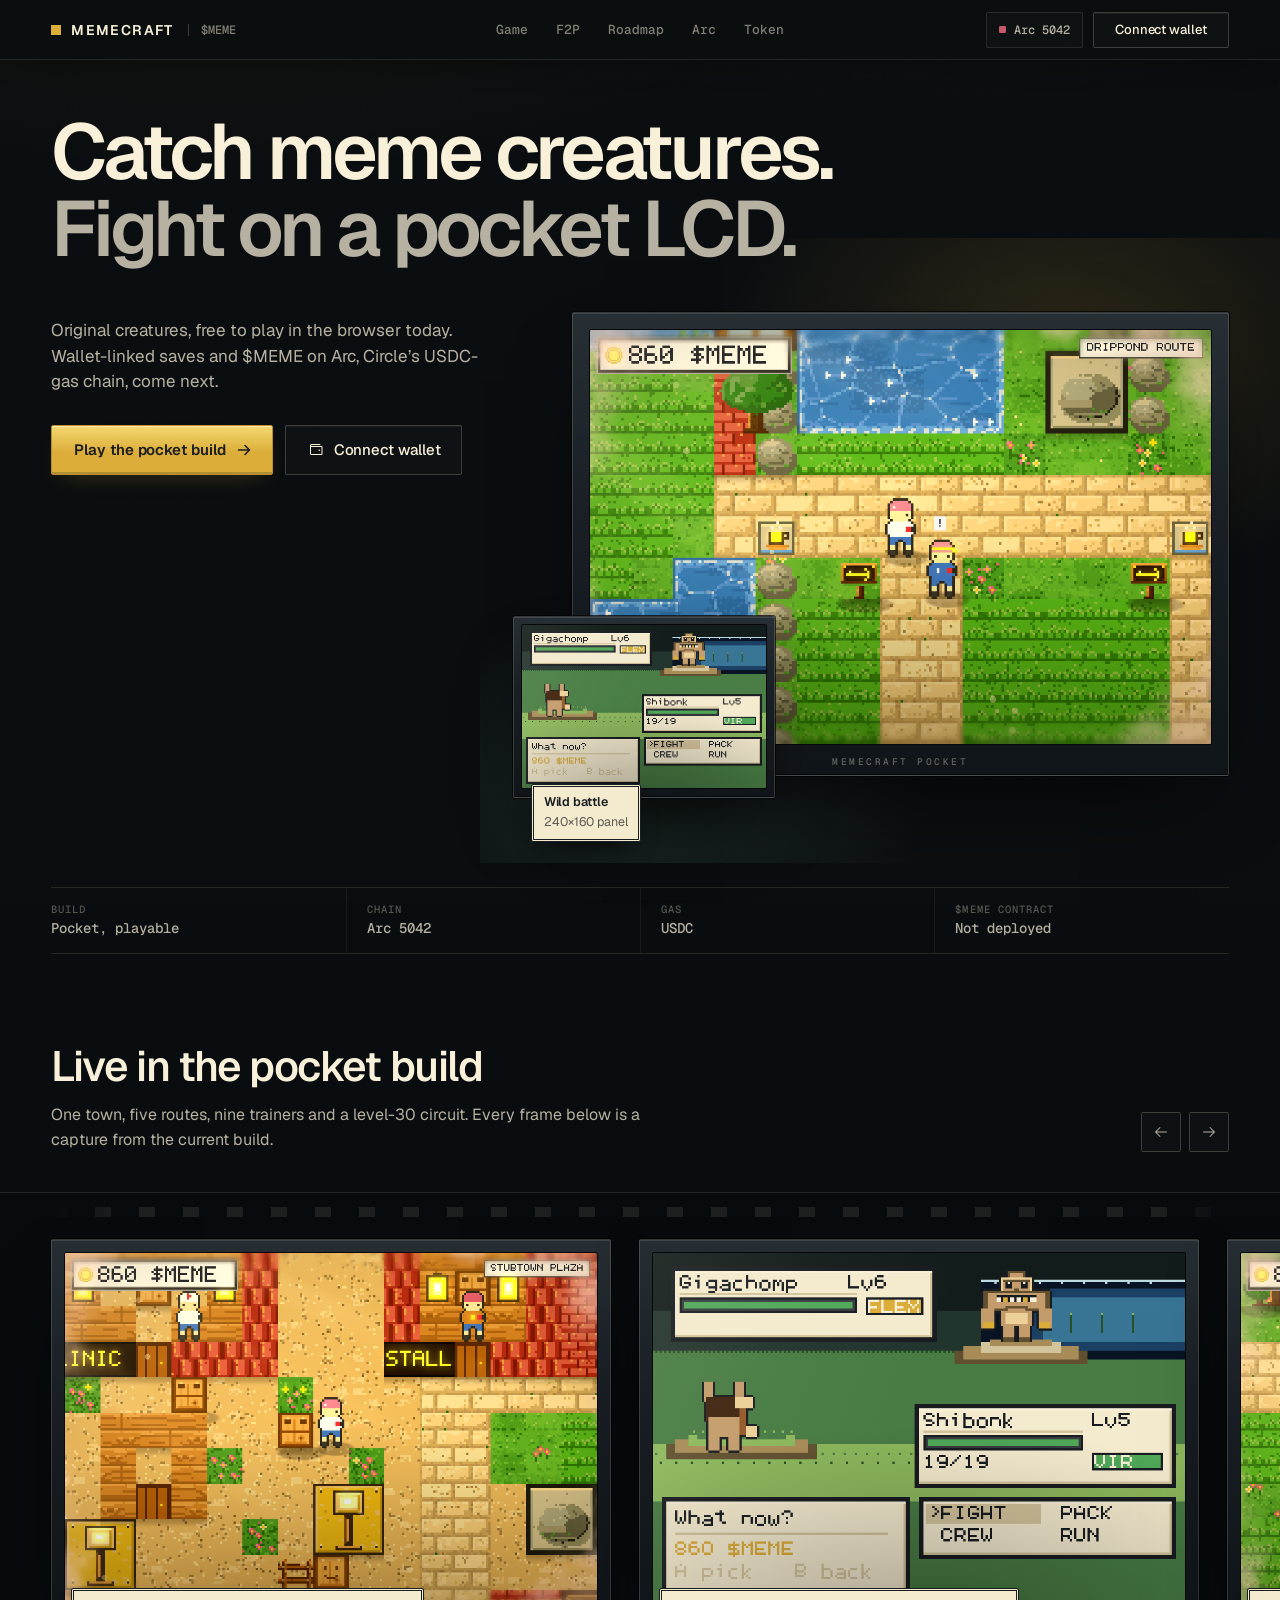
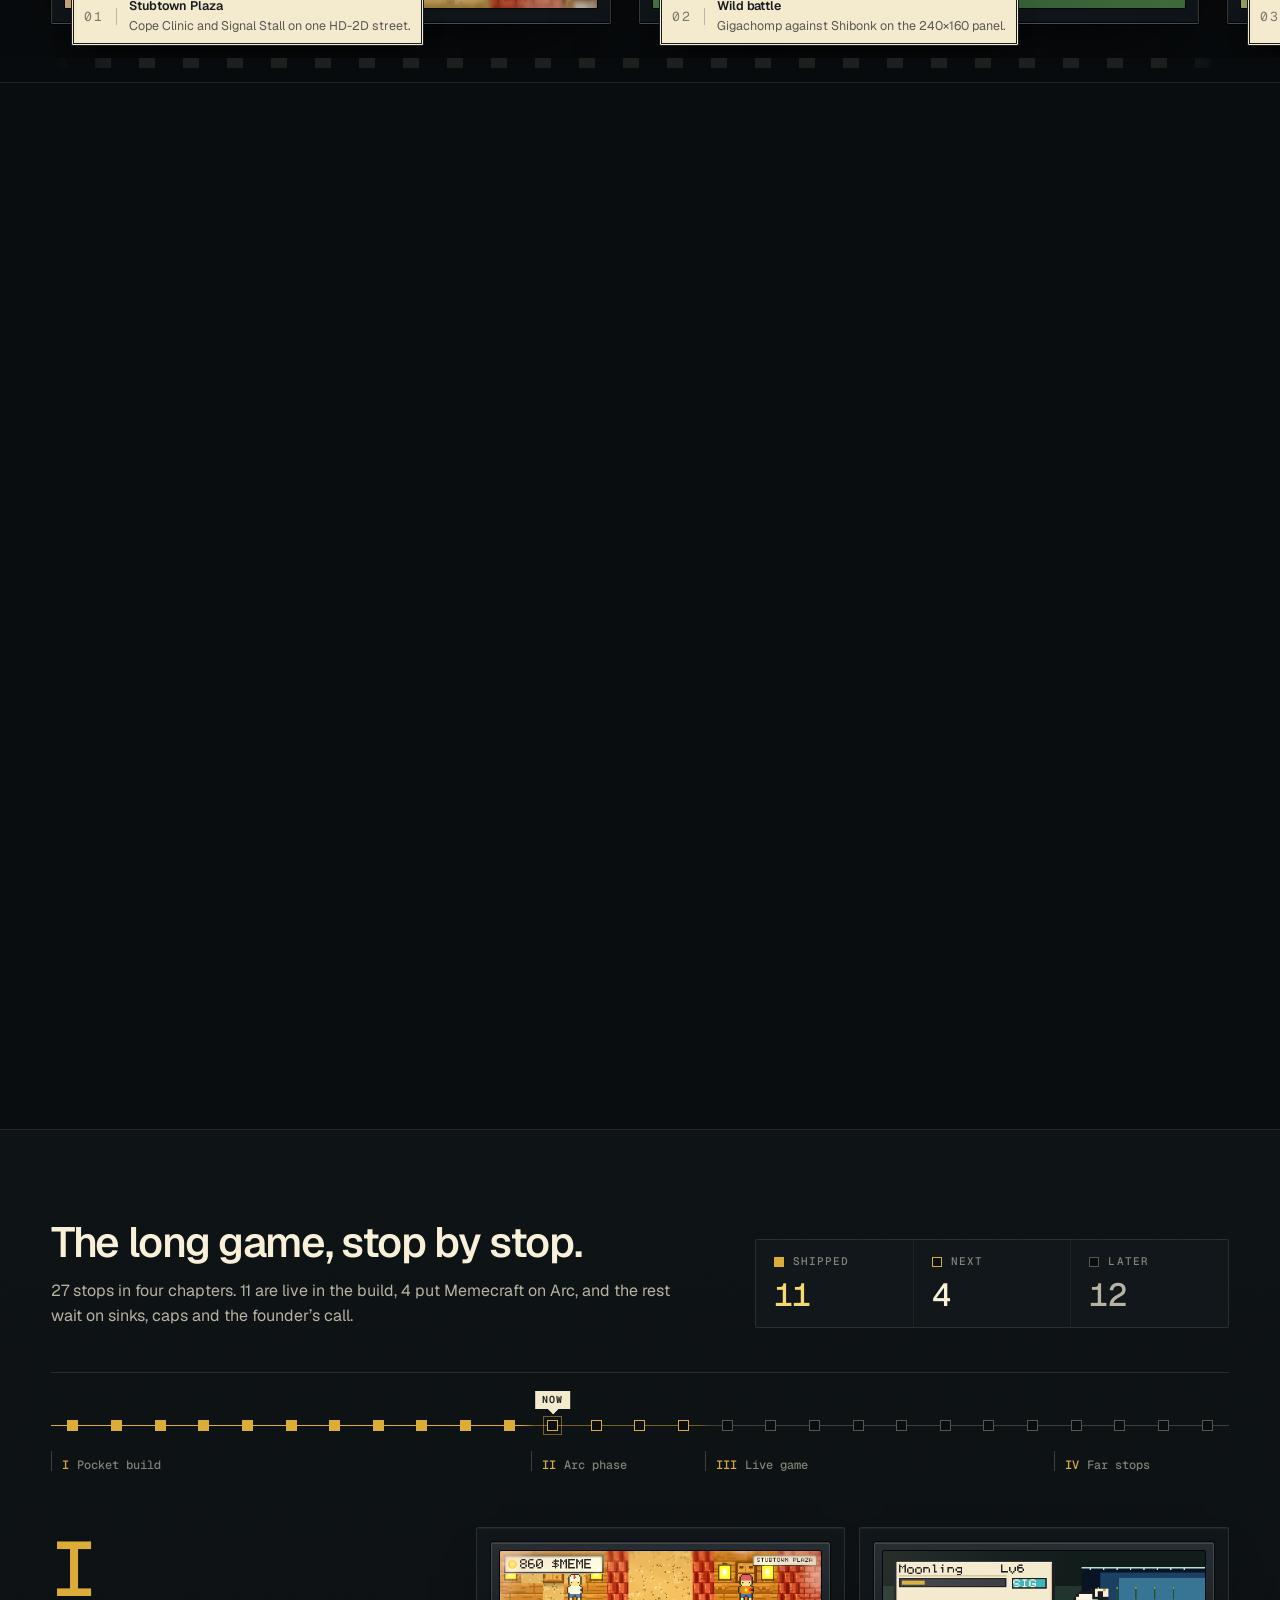
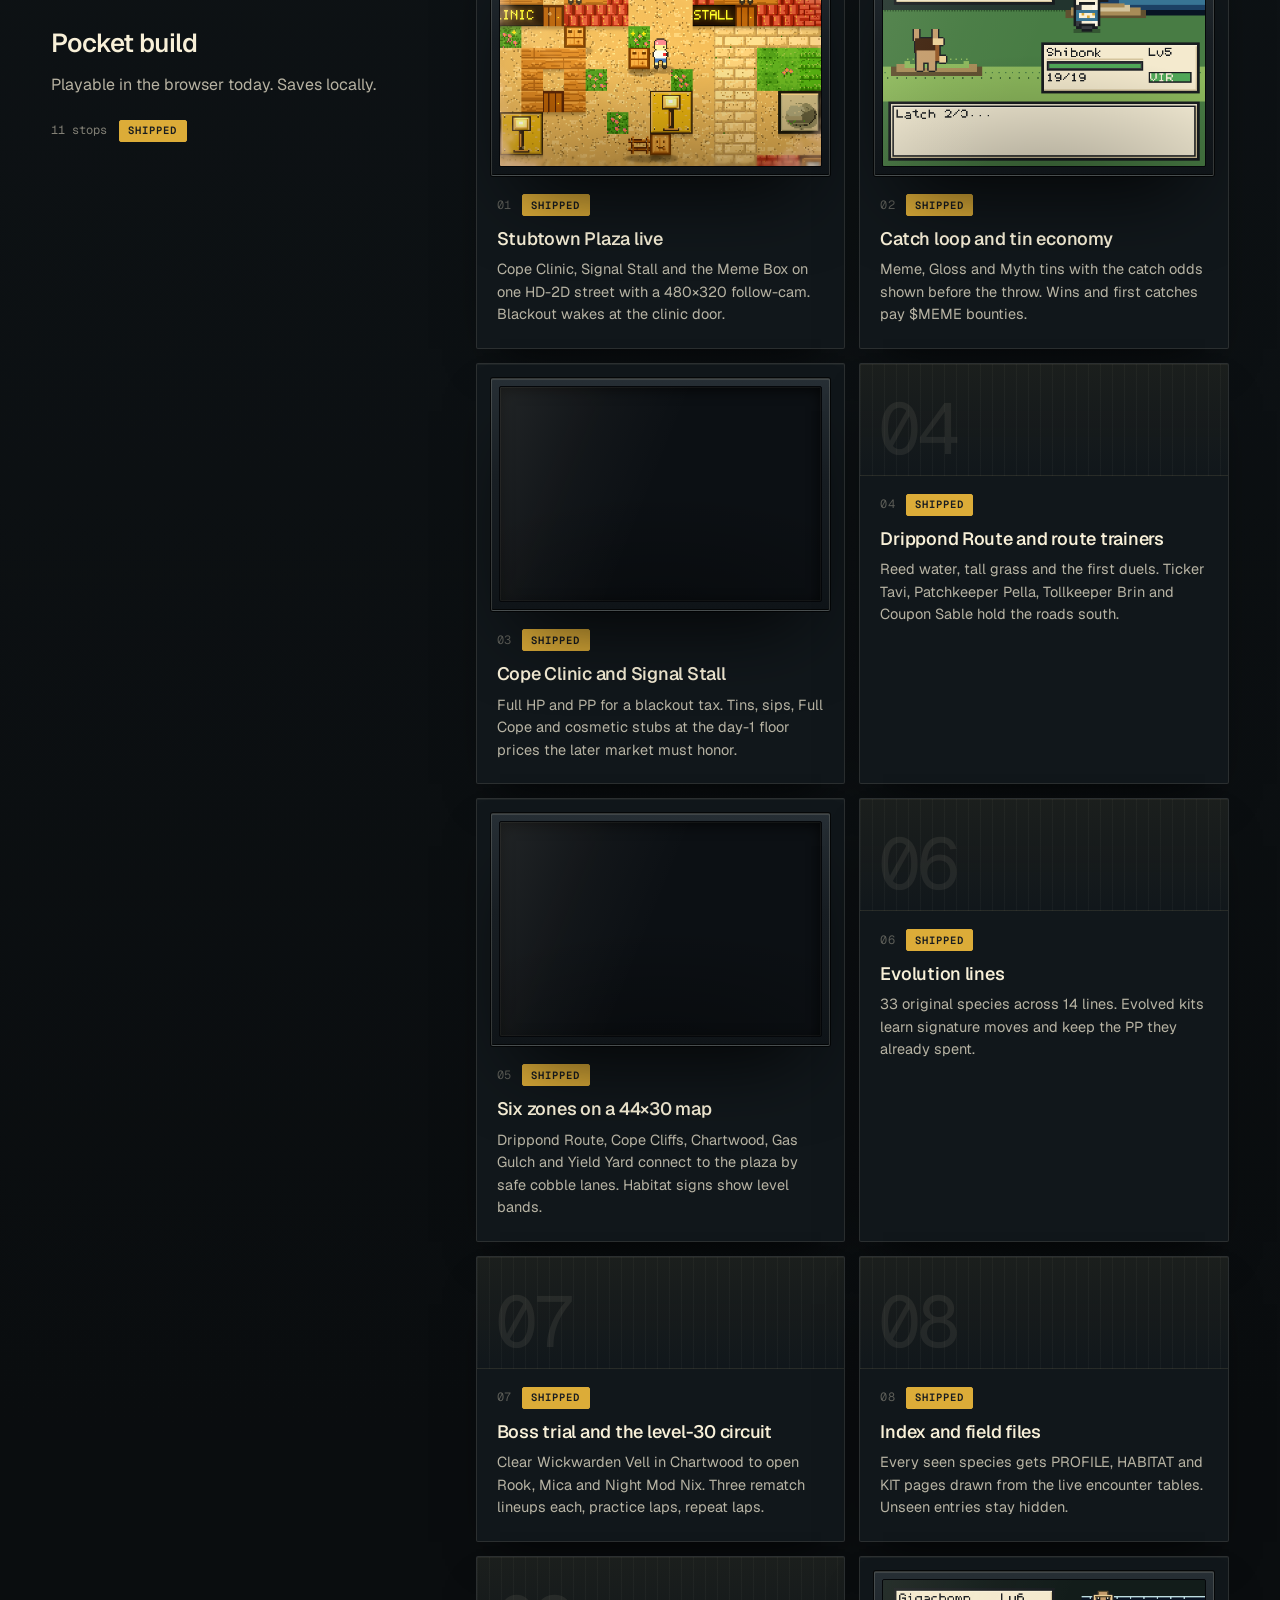
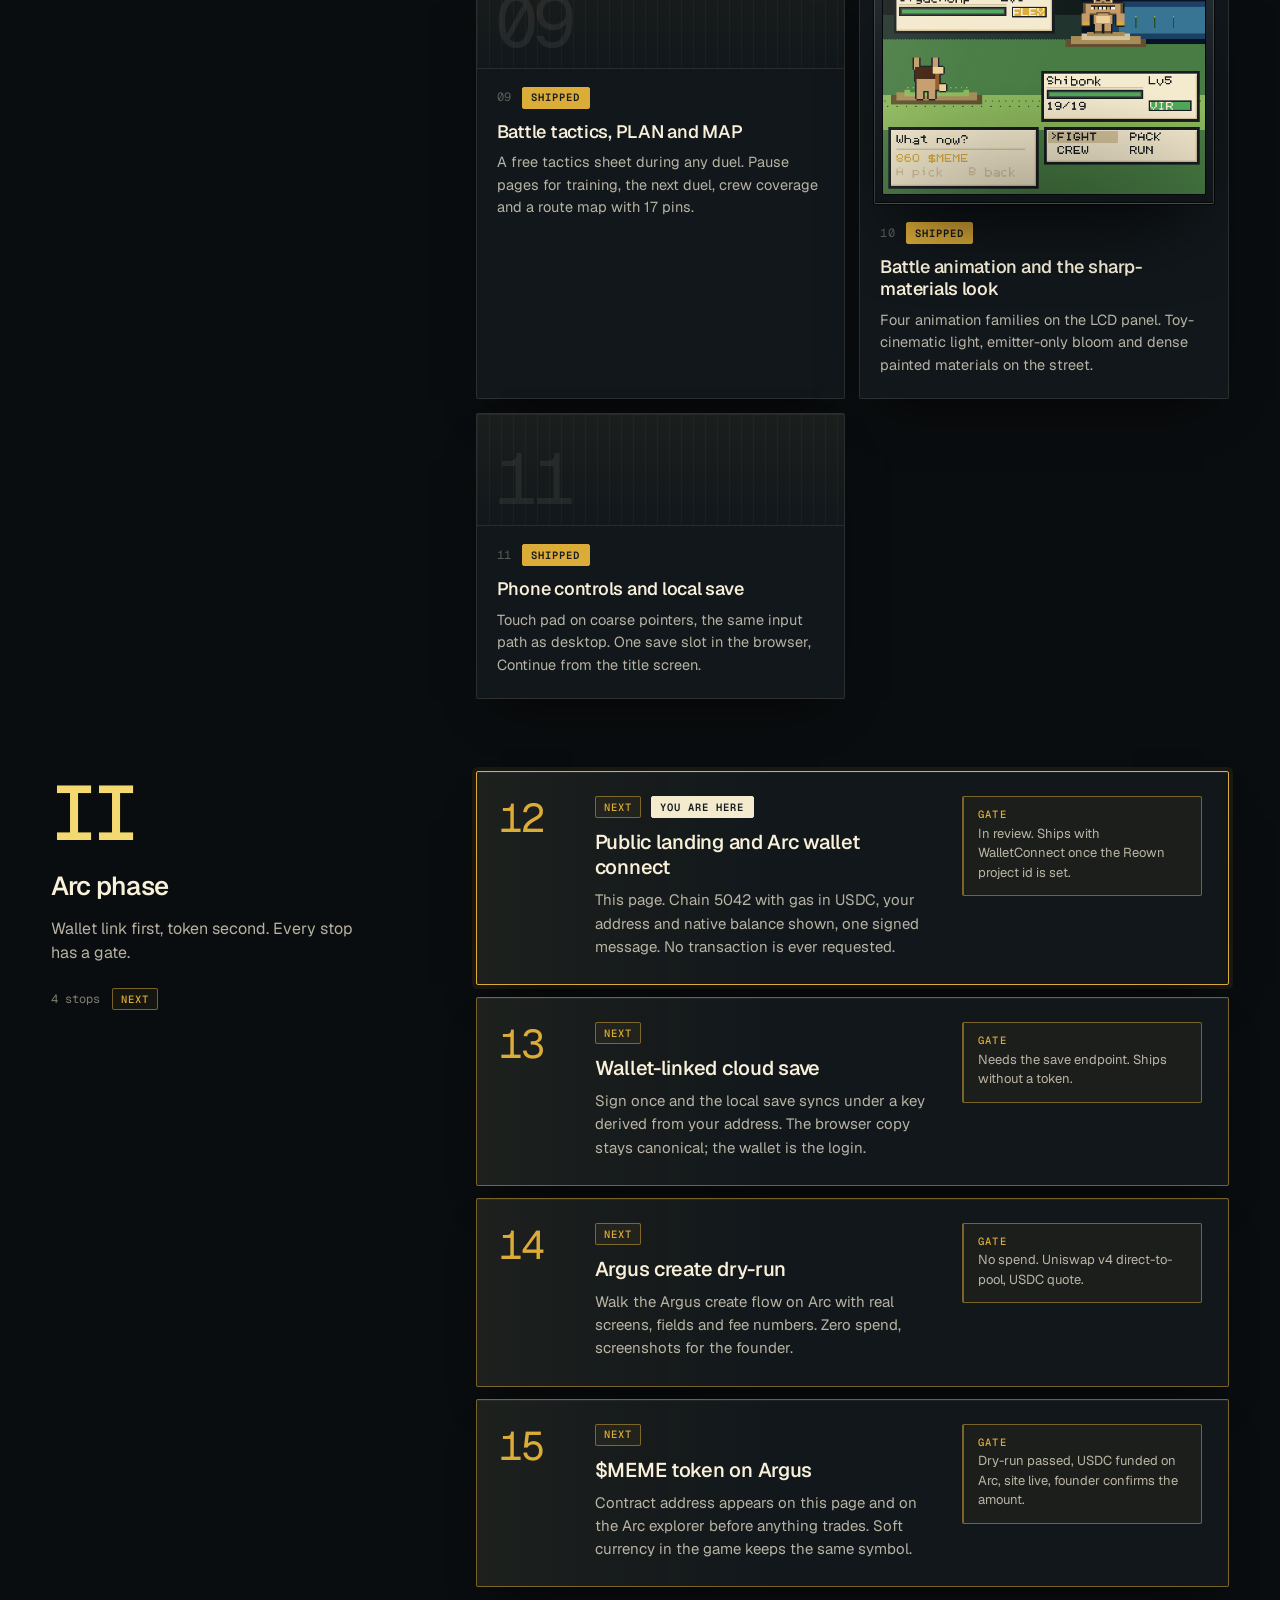
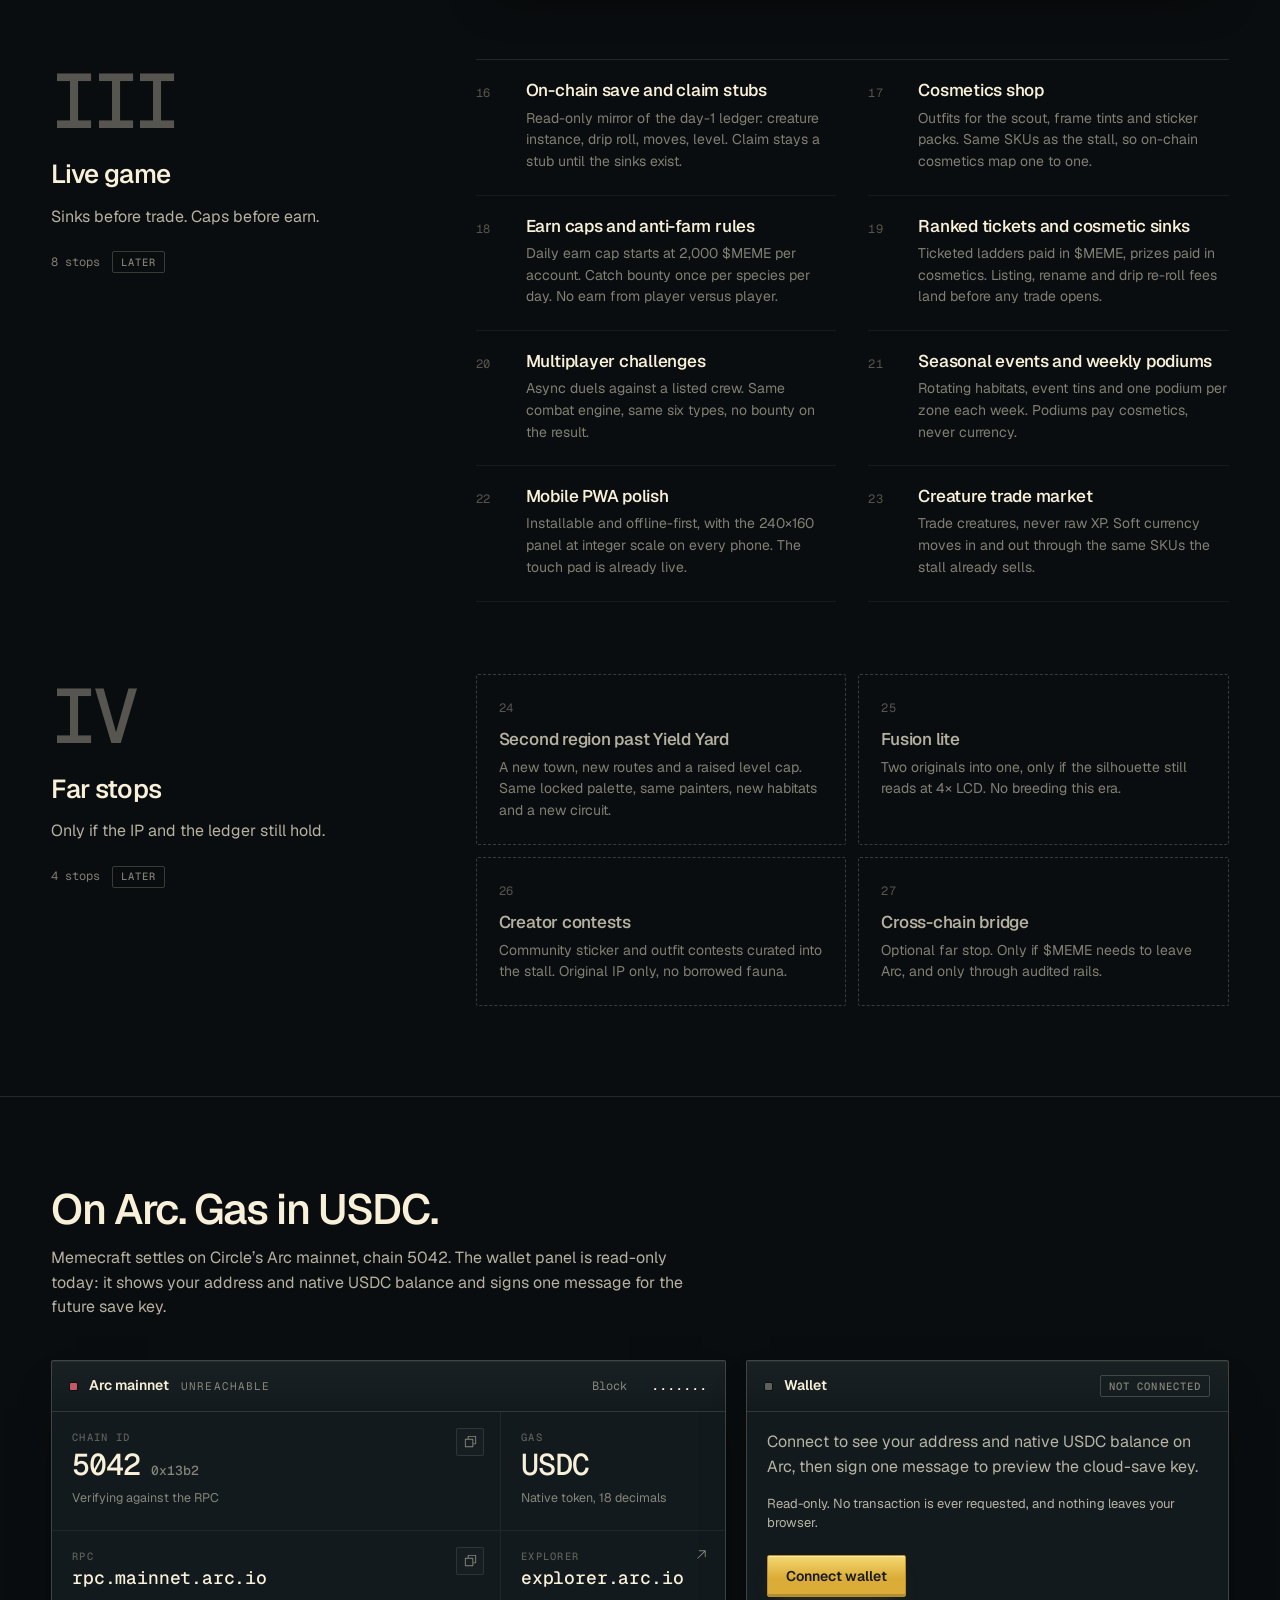
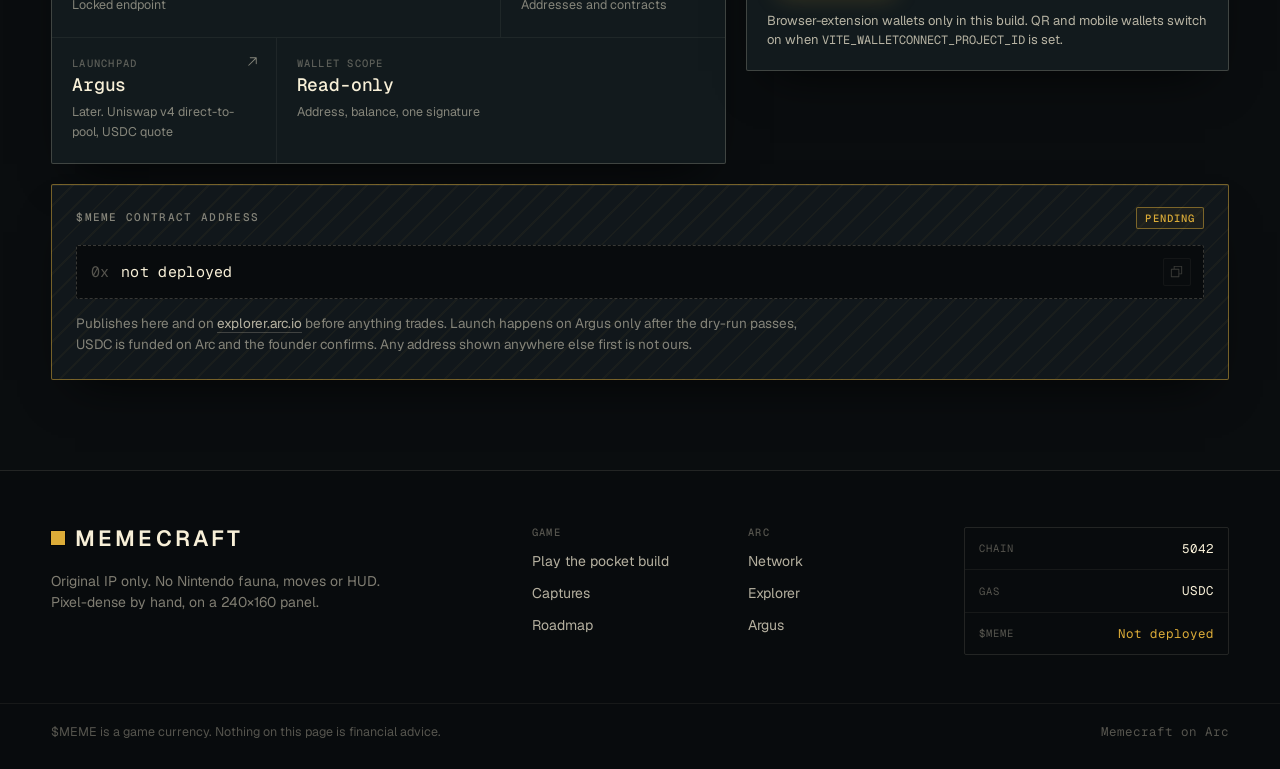
==== index.html @ 18b65883 "Memecraft Arc landing + pocket play (static)" ====
<!doctype html>
<html lang="en">
  <head>
    <meta charset="UTF-8" />
    <meta name="viewport" content="width=device-width, initial-scale=1" />
    <meta name="theme-color" content="#0b0e10" />
    <meta
      name="description"
      content="Memecraft: catch original meme creatures and fight turn-based on a pocket LCD. Free to play in the browser. Wallet-linked saves and $MEME on Arc come next."
    />
    <meta property="og:type" content="website" />
    <meta property="og:title" content="Memecraft on Arc" />
    <meta
      property="og:description"
      content="Catch original meme creatures. Fight on a pocket LCD. Free to play today, $MEME on Arc next."
    />
    <meta property="og:image" content="/shots/drippond.png" />
    <meta name="twitter:card" content="summary_large_image" />
    <title>Memecraft on Arc</title>
    <link rel="icon" href="/favicon.svg" type="image/svg+xml" />
    <link rel="preload" as="image" href="/shots/drippond.png" fetchpriority="high" />
    <script type="module" crossorigin src="/assets/index-Bys9oe6c.js"></script>
    <link rel="stylesheet" crossorigin href="/assets/index-xyzHwoCm.css">
  </head>
  <body>
    <div id="root"></div>
    <noscript>Memecraft needs JavaScript for the wallet panel. The game itself runs in any modern browser.</noscript>
  </body>
</html>
---- assets/index-xyzHwoCm.css ----
@font-face{font-family:Geist Variable;font-style:normal;font-display:swap;font-weight:100 900;src:url(/assets/geist-cyrillic-ext-wght-normal-DjL33-gN.woff2) format("woff2-variations");unicode-range:U+0460-052F,U+1C80-1C8A,U+20B4,U+2DE0-2DFF,U+A640-A69F,U+FE2E-FE2F}@font-face{font-family:Geist Variable;font-style:normal;font-display:swap;font-weight:100 900;src:url(/assets/geist-cyrillic-wght-normal-BEAKL7Jp.woff2) format("woff2-variations");unicode-range:U+0301,U+0400-045F,U+0490-0491,U+04B0-04B1,U+2116}@font-face{font-family:Geist Variable;font-style:normal;font-display:swap;font-weight:100 900;src:url(/assets/geist-vietnamese-wght-normal-6IgcOCM7.woff2) format("woff2-variations");unicode-range:U+0102-0103,U+0110-0111,U+0128-0129,U+0168-0169,U+01A0-01A1,U+01AF-01B0,U+0300-0301,U+0303-0304,U+0308-0309,U+0323,U+0329,U+1EA0-1EF9,U+20AB}@font-face{font-family:Geist Variable;font-style:normal;font-display:swap;font-weight:100 900;src:url(/assets/geist-latin-ext-wght-normal-DC-KSUi6.woff2) format("woff2-variations");unicode-range:U+0100-02BA,U+02BD-02C5,U+02C7-02CC,U+02CE-02D7,U+02DD-02FF,U+0304,U+0308,U+0329,U+1D00-1DBF,U+1E00-1E9F,U+1EF2-1EFF,U+2020,U+20A0-20AB,U+20AD-20C0,U+2113,U+2C60-2C7F,U+A720-A7FF}@font-face{font-family:Geist Variable;font-style:normal;font-display:swap;font-weight:100 900;src:url(/assets/geist-latin-wght-normal-BgDaEnEv.woff2) format("woff2-variations");unicode-range:U+0000-00FF,U+0131,U+0152-0153,U+02BB-02BC,U+02C6,U+02DA,U+02DC,U+0304,U+0308,U+0329,U+2000-206F,U+20AC,U+2122,U+2191,U+2193,U+2212,U+2215,U+FEFF,U+FFFD}@font-face{font-family:Geist Mono Variable;font-style:normal;font-display:swap;font-weight:100 900;src:url(/assets/geist-mono-cyrillic-ext-wght-normal-X_5orZeX.woff2) format("woff2-variations");unicode-range:U+0460-052F,U+1C80-1C8A,U+20B4,U+2DE0-2DFF,U+A640-A69F,U+FE2E-FE2F}@font-face{font-family:Geist Mono Variable;font-style:normal;font-display:swap;font-weight:100 900;src:url(/assets/geist-mono-cyrillic-wght-normal-DiZS0aHC.woff2) format("woff2-variations");unicode-range:U+0301,U+0400-045F,U+0490-0491,U+04B0-04B1,U+2116}@font-face{font-family:Geist Mono Variable;font-style:normal;font-display:swap;font-weight:100 900;src:url(/assets/geist-mono-symbols2-wght-normal-CO5SzqOn.woff2) format("woff2-variations");unicode-range:U+2000-2001,U+2004-2008,U+200A,U+23B8-23BD,U+2500-259F}@font-face{font-family:Geist Mono Variable;font-style:normal;font-display:swap;font-weight:100 900;src:url(/assets/geist-mono-vietnamese-wght-normal-DadHysG0.woff2) format("woff2-variations");unicode-range:U+0102-0103,U+0110-0111,U+0128-0129,U+0168-0169,U+01A0-01A1,U+01AF-01B0,U+0300-0301,U+0303-0304,U+0308-0309,U+0323,U+0329,U+1EA0-1EF9,U+20AB}@font-face{font-family:Geist Mono Variable;font-style:normal;font-display:swap;font-weight:100 900;src:url(/assets/geist-mono-latin-ext-wght-normal-Bwz-egvJ.woff2) format("woff2-variations");unicode-range:U+0100-02BA,U+02BD-02C5,U+02C7-02CC,U+02CE-02D7,U+02DD-02FF,U+0304,U+0308,U+0329,U+1D00-1DBF,U+1E00-1E9F,U+1EF2-1EFF,U+2020,U+20A0-20AB,U+20AD-20C0,U+2113,U+2C60-2C7F,U+A720-A7FF}@font-face{font-family:Geist Mono Variable;font-style:normal;font-display:swap;font-weight:100 900;src:url(/assets/geist-mono-latin-wght-normal-XN7g48iV.woff2) format("woff2-variations");unicode-range:U+0000-00FF,U+0131,U+0152-0153,U+02BB-02BC,U+02C6,U+02DA,U+02DC,U+0304,U+0308,U+0329,U+2000-206F,U+20AC,U+2122,U+2191,U+2193,U+2212,U+2215,U+FEFF,U+FFFD}:root{color-scheme:dark;--bg: #0a0d0f;--bg-2: #0e1316;--bg-raise: #11171b;--bg-panel: #121a1d;--bg-inset: #080b0d;--paper: #f4eace;--paper-dk: #d4c49c;--line-faint: rgba(248, 240, 216, .06);--line: rgba(248, 240, 216, .11);--line-strong: rgba(248, 240, 216, .2);--text: #f8f0d8;--text-2: rgba(248, 240, 216, .72);--text-3: rgba(248, 240, 216, .5);--text-4: rgba(248, 240, 216, .32);--ink: #181c20;--gold: #dcac38;--gold-hi: #f4d870;--gold-line: rgba(220, 172, 56, .5);--gold-soft: rgba(220, 172, 56, .14);--gold-glow: rgba(220, 172, 56, .28);--rose: #c45868;--radius: 2px;--font-sans: "Geist Variable", system-ui, -apple-system, "Segoe UI", sans-serif;--font-mono: "Geist Mono Variable", ui-monospace, "SFMono-Regular", Menlo, monospace;--nav-h: 60px;--container: 1280px;--gutter: clamp(20px, 4vw, 56px);--ease: cubic-bezier(.16, 1, .3, 1);--shadow-plate: 0 1px 0 rgba(248, 240, 216, .05) inset, 0 24px 48px -24px rgba(0, 0, 0, .8);--z-nav: 40;--z-grain: 60}*,*:before,*:after{box-sizing:border-box}html{scroll-behavior:smooth;-webkit-text-size-adjust:100%}body{margin:0;min-height:100dvh;background:radial-gradient(900px 420px at 18% -120px,rgba(220,172,56,.07),transparent 70%),radial-gradient(1200px 520px at 70% -260px,rgba(34,52,46,.55),transparent 70%),var(--bg);color:var(--text);font:400 16px/1.55 var(--font-sans);-webkit-font-smoothing:antialiased;text-rendering:optimizeLegibility;font-feature-settings:"ss01","cv11";overflow-x:clip}body:after{content:"";position:fixed;inset:0;z-index:var(--z-grain);pointer-events:none;opacity:.055;mix-blend-mode:overlay;background-image:url("data:image/svg+xml;utf8,<svg xmlns='http://www.w3.org/2000/svg' width='180' height='180'><filter id='n'><feTurbulence type='fractalNoise' baseFrequency='0.85' numOctaves='3' stitchTiles='stitch'/><feColorMatrix type='saturate' values='0'/></filter><rect width='180' height='180' filter='url(%23n)'/></svg>")}h1,h2,h3,h4,p,dl,dd,figure{margin:0}ol,ul{margin:0;padding:0;list-style:none}a{color:inherit}img{display:block;max-width:100%;height:auto}button{font:inherit;color:inherit}code{font-family:var(--font-mono);font-size:.92em}:focus-visible{outline:1px solid var(--gold);outline-offset:3px}::selection{background:var(--gold);color:var(--ink)}.mono{font-family:var(--font-mono);font-variant-numeric:tabular-nums}.text-muted{color:var(--text-3)}.text-gold{color:var(--gold)}.text-rose{color:var(--rose)}.container{width:100%;max-width:var(--container);margin-inline:auto;padding-inline:var(--gutter)}h2{font-size:clamp(30px,3.3vw,46px);font-weight:560;letter-spacing:-.032em;line-height:1.06;text-wrap:balance}h3{font-size:15px;font-weight:600;letter-spacing:-.005em}h4{font-size:18px;font-weight:540;letter-spacing:-.014em;line-height:1.25}.lede{font-size:clamp(17px,1.3vw,19px);line-height:1.5;color:var(--text-2);max-width:40ch}.live-head p,.atlas-title p,.arc-head p{margin-top:14px;color:var(--text-2);max-width:58ch}.btn{position:relative;display:inline-flex;align-items:center;justify-content:center;gap:10px;height:42px;padding:0 18px;border:1px solid transparent;border-radius:var(--radius);background:transparent;font:500 14px/1 var(--font-sans);letter-spacing:-.005em;text-decoration:none;white-space:nowrap;cursor:pointer;transition:transform .16s var(--ease),background-color .16s var(--ease),border-color .16s var(--ease),color .16s var(--ease),box-shadow .16s var(--ease)}.btn svg{flex:none;transition:transform .2s var(--ease)}.btn:hover svg{transform:translate(2px)}.btn:active{transform:translateY(1px)}.btn:disabled{opacity:.5;cursor:not-allowed;transform:none}.btn-lg{height:50px;padding:0 20px 0 22px;font-size:15px}.btn-sm{height:36px;padding:0 14px;font-size:13px}.btn-xs{height:28px;padding:0 10px;font-size:12px}.btn-primary{background:linear-gradient(180deg,var(--gold-hi) 0%,var(--gold) 55%);border-color:#b98d2a;color:var(--ink);font-weight:600;box-shadow:inset 0 1px #fff8e88c,inset 0 -2px #181c2038,0 10px 24px -12px var(--gold-glow)}.btn-primary:hover{background:linear-gradient(180deg,#fbe28a 0%,var(--gold-hi) 60%)}.btn-primary:active{box-shadow:inset 0 1px #fff8e84d,inset 0 -1px #181c2038}.btn-ghost{border-color:var(--line-strong);color:var(--text);background:#f8f0d805;box-shadow:inset 0 1px #f8f0d80d}.btn-ghost:hover{border-color:#f8f0d873;background:#f8f0d80d}.icon-btn{display:inline-flex;align-items:center;justify-content:center;width:28px;height:28px;padding:0;border:1px solid var(--line);border-radius:var(--radius);background:#f8f0d805;color:var(--text-3);cursor:pointer;transition:color .16s var(--ease),border-color .16s var(--ease),background-color .16s var(--ease)}.icon-btn:hover{color:var(--gold-hi);border-color:var(--gold-line)}.icon-btn:disabled{opacity:.4;cursor:not-allowed}.icon-btn-lg{width:40px;height:40px;border-color:var(--line-strong);color:var(--text-2)}.chip{display:inline-flex;align-items:center;height:22px;padding:0 8px;border:1px solid var(--line-strong);border-radius:var(--radius);font:500 10.5px/1 var(--font-mono);letter-spacing:.1em;text-transform:uppercase;color:var(--text-3);white-space:nowrap}.chip-shipped{background:var(--gold);border-color:var(--gold);color:var(--ink);font-weight:600}.chip-next,.chip-gold{color:var(--gold);border-color:var(--gold-line);background:#dcac380f}.chip-now{color:var(--ink);background:var(--paper);border-color:var(--paper);font-weight:600}.chip-rose{color:var(--rose);border-color:#c4586880}.marker{display:inline-block;width:10px;height:10px;border:1px solid var(--gold);background:var(--gold)}.marker-next{background:var(--bg)}.marker-later{border-color:var(--text-4);background:var(--bg)}.led{flex:none;width:7px;height:7px;border-radius:1px;background:var(--text-4);box-shadow:0 0 0 1px #0006}.led-live{background:var(--gold);box-shadow:0 0 0 1px #0006,0 0 10px var(--gold-glow)}.led-warn,.led-down{background:var(--rose)}.device{position:relative;padding:12px 12px 14px;border-radius:var(--radius);background:linear-gradient(180deg,#262e34,#181e23 42%,#0f1418);border:1px solid rgba(248,240,216,.16);box-shadow:inset 0 1px #f8f0d81f,inset 0 -1px #000000b3,0 0 0 1px #000000b3,0 40px 80px -30px #000000d9}.device-lg{padding:16px 16px 30px}.device-sm{padding:7px 7px 8px}.device-screen{position:relative;overflow:hidden;border-radius:var(--radius);background:#0c1014;border:1px solid #05070a;box-shadow:inset 0 0 0 1px #f8f0d80d,inset 0 3px 14px #000000b3}.device-screen img{width:100%;aspect-ratio:3 / 2;object-fit:cover}.device-screen:after{content:"";position:absolute;inset:0;pointer-events:none;background:linear-gradient(112deg,rgba(248,240,216,.09) 0%,rgba(248,240,216,.025) 28%,transparent 48%),radial-gradient(140% 100% at 50% 110%,rgba(0,0,0,.32),transparent 62%)}.device-label{position:absolute;left:50%;bottom:9px;transform:translate(-50%);font:500 9.5px/1 var(--font-mono);letter-spacing:.26em;color:#f8f0d85c;white-space:nowrap}.cart{display:grid;gap:3px;padding:9px 12px 10px;background:var(--paper);color:var(--ink);border:1px solid var(--ink);border-radius:var(--radius);box-shadow:inset 0 0 0 1px var(--paper),inset 0 0 0 2px var(--ink),0 14px 28px -14px #000000e6;font-size:12.5px;line-height:1.35}.cart b{font-weight:600;letter-spacing:-.005em}.cart span{color:#181c20b3}.cart i{font-style:normal;font-size:10px;letter-spacing:.14em;color:#181c208c}[data-reveal]{opacity:0;transform:translateY(16px);transition:opacity .75s var(--ease) calc(var(--i, 0) * 90ms),transform .75s var(--ease) calc(var(--i, 0) * 90ms)}[data-reveal].is-in{opacity:1;transform:none}.nav{position:sticky;top:0;z-index:var(--z-nav);height:var(--nav-h);border-bottom:1px solid var(--line-faint);background:#0a0d0f8c;backdrop-filter:blur(14px) saturate(1.25);-webkit-backdrop-filter:blur(14px) saturate(1.25);transition:background-color .3s var(--ease),border-color .3s var(--ease),box-shadow .3s var(--ease)}.nav.is-scrolled{background:#0a0d0fdb;border-color:var(--line);box-shadow:0 12px 32px -20px #000000e6}.nav-inner{height:100%;display:grid;grid-template-columns:1fr auto 1fr;align-items:center;gap:24px;max-width:var(--container);margin-inline:auto;padding-inline:var(--gutter)}.nav-right{display:flex;justify-content:flex-end;align-items:center;gap:10px}.nav-progress{position:absolute;left:0;right:0;bottom:-1px;height:1px;background:linear-gradient(90deg,var(--gold),var(--gold-hi));transform:scaleX(0);transform-origin:left;opacity:.9}@supports (animation-timeline: scroll()){.nav-progress{animation:nav-grow linear both;animation-timeline:scroll(root)}}@keyframes nav-grow{0%{transform:scaleX(0)}to{transform:scaleX(1)}}.brand{display:inline-flex;align-items:center;gap:10px;text-decoration:none;font:600 14px/1 var(--font-sans);letter-spacing:.1em}.brand-mark{width:10px;height:10px;background:var(--gold);box-shadow:0 0 0 1px #00000080}.brand-ticker{margin-left:4px;padding-left:12px;border-left:1px solid var(--line-strong);font:500 12px/1 var(--font-mono);letter-spacing:0;color:var(--text-3)}.nav-links{display:flex;gap:4px}.nav-links a{position:relative;padding:8px 12px;font:500 13px/1 var(--font-mono);color:var(--text-3);text-decoration:none;border-radius:var(--radius);transition:color .16s var(--ease),background-color .16s var(--ease)}.nav-links a:hover{color:var(--text);background:#f8f0d80a}.nav-links a[aria-current]{color:var(--text)}.nav-links a[aria-current]:after{content:"";position:absolute;left:12px;right:12px;bottom:2px;height:1px;background:var(--gold)}.net{display:inline-flex;align-items:center;gap:8px;height:36px;padding:0 12px;border:1px solid var(--line);border-radius:var(--radius);font:500 12px/1 var(--font-mono);color:var(--text-2);text-decoration:none;background:#f8f0d805}.nav-wallet{min-width:136px}.nav-wallet.is-connected{gap:8px;font-size:12.5px}.hero{position:relative;padding:clamp(40px,6vh,72px) 0 0}#top-sentinel{position:absolute;top:0;width:1px;height:1px}.hero-title{display:grid;font-size:clamp(42px,6.1vw,88px);font-weight:600;letter-spacing:-.048em;line-height:.98;text-wrap:balance}.hero-title span:last-child{color:var(--text-2)}.hero-grid{display:grid;grid-template-columns:minmax(0,5fr) minmax(0,7fr);gap:clamp(32px,4vw,64px);align-items:start;margin-top:clamp(36px,5vh,56px)}.hero-copy{padding-top:6px}.cta-row{display:flex;flex-wrap:wrap;gap:12px;margin-top:30px}.hero-media{position:relative;padding-bottom:10%}.hero-media:before{content:"";position:absolute;inset:-14% -10% -4% -14%;z-index:-1;pointer-events:none;background:radial-gradient(60% 55% at 72% 18%,rgba(220,172,56,.16),transparent 70%),radial-gradient(50% 45% at 20% 90%,rgba(34,52,46,.7),transparent 70%)}.hero-sub{position:absolute;left:-9%;bottom:0;width:40%;display:grid;gap:0}.hero-sub .cart{position:relative;width:max-content;max-width:100%;margin:-14px 0 0 18px}.hero-strip{display:grid;grid-template-columns:repeat(4,minmax(0,1fr));margin-top:clamp(36px,5vh,56px);border-top:1px solid var(--line);border-bottom:1px solid var(--line)}.hero-strip a{display:grid;gap:6px;padding:16px 20px 16px 0;text-decoration:none;transition:color .16s var(--ease)}.hero-strip a+a{padding-left:20px;border-left:1px solid var(--line-faint)}.hero-strip span{font:500 10.5px/1 var(--font-mono);letter-spacing:.1em;text-transform:uppercase;color:var(--text-4)}.hero-strip b{font:500 14px/1.2 var(--font-mono);color:var(--text-2)}.hero-strip a:hover b{color:var(--gold-hi)}.live{padding:clamp(72px,10vh,120px) 0 0}.live-head{display:flex;justify-content:space-between;align-items:flex-end;gap:32px}.film-controls{display:flex;gap:8px;flex:none}.film{position:relative;margin-top:40px;padding:14px 0;background:var(--bg-inset);border-top:1px solid var(--line);border-bottom:1px solid var(--line)}.film-perf{display:block;height:10px;margin-inline:var(--gutter);background:repeating-linear-gradient(90deg,rgba(248,240,216,.09) 0 16px,transparent 16px 44px);mask:linear-gradient(90deg,transparent,#000 6%,#000 94%,transparent);-webkit-mask:linear-gradient(90deg,transparent,#000 6%,#000 94%,transparent)}.film-track{display:grid;grid-auto-flow:column;grid-auto-columns:min(560px,84vw);gap:28px;overflow-x:auto;scroll-snap-type:x mandatory;padding:22px 0 34px;padding-inline:max(var(--gutter),calc((100% - var(--container)) / 2 + var(--gutter)));scroll-padding-inline:max(var(--gutter),calc((100% - var(--container)) / 2 + var(--gutter)));scrollbar-width:none}.film-track::-webkit-scrollbar{display:none}.film-cell{position:relative;scroll-snap-align:start}.cart-on-frame{position:absolute;left:20px;bottom:-22px;width:max-content;max-width:calc(100% - 40px);grid-template-columns:auto 1fr;column-gap:12px}.cart-on-frame i{grid-row:1 / span 2;align-self:center;padding-right:12px;border-right:1px solid rgba(24,28,32,.25);font-size:13px}.pitch{padding:clamp(72px,10vh,120px) 0}.bento{display:grid;grid-template-columns:repeat(12,minmax(0,1fr));grid-auto-rows:minmax(150px,auto);gap:14px}.cell{position:relative;padding:28px;border:1px solid var(--line);border-radius:var(--radius);background:var(--bg-raise);box-shadow:var(--shadow-plate);transition:border-color .2s var(--ease)}.cell:hover{border-color:var(--line-strong)}.cell h3{font:500 12px/1 var(--font-mono);letter-spacing:.12em;text-transform:uppercase;color:var(--gold)}.cell h3+p{margin-top:12px;color:var(--text-2);font-size:15.5px}.cell-lead{grid-column:1 / span 7;grid-row:1 / span 2;display:flex;flex-direction:column;justify-content:space-between;gap:32px;padding:36px;background:radial-gradient(80% 60% at 100% 0%,rgba(220,172,56,.08),transparent 70%),var(--bg-raise)}.cell-lead>div>p{margin-top:18px;color:var(--text-2);max-width:54ch;font-size:16.5px}.ledger-map{display:grid;border-top:1px solid var(--line)}.ledger-map-head,.ledger-map-row{display:grid;grid-template-columns:minmax(0,5fr) minmax(0,7fr);gap:20px;padding:11px 0;border-bottom:1px solid var(--line-faint)}.ledger-map-head span{font:500 10.5px/1 var(--font-mono);letter-spacing:.12em;text-transform:uppercase;color:var(--text-4)}.ledger-map-row dt{position:relative;font:500 13px/1.4 var(--font-mono);color:var(--text);padding-right:18px}.ledger-map-row dt:after{content:"→";position:absolute;right:0;top:0;color:var(--gold)}.ledger-map-row dd{font-size:13.5px;line-height:1.4;color:var(--text-2)}.rule{position:relative;padding:16px 18px 16px 20px;border-left:2px solid var(--gold);background:linear-gradient(90deg,var(--gold-soft),transparent 80%);font-size:15px;line-height:1.5;color:var(--text);max-width:60ch}.rule-k{display:block;margin-bottom:6px;font:500 10.5px/1 var(--font-mono);letter-spacing:.12em;text-transform:uppercase;color:var(--gold)}.cell-media{grid-column:8 / span 5;padding:0;overflow:hidden;display:grid;grid-template-rows:auto 1fr}.cell-media:nth-of-type(2){grid-row:1}.cell-media:nth-of-type(3){grid-row:2}.cell-img{position:relative;border-bottom:1px solid var(--line);background:var(--bg-inset)}.cell-img img{width:100%;aspect-ratio:3 / 1.15;object-fit:cover;object-position:var(--pos, center 30%)}.cell-img:after{content:"";position:absolute;inset:0;background:linear-gradient(180deg,transparent 55%,rgba(17,23,27,.7));pointer-events:none}.cell-text{padding:22px 26px 26px}.cell-own{grid-column:1 / span 4;grid-row:3}.flow{display:flex;align-items:stretch;margin-top:22px}.flow li{flex:1 1 0;display:grid;place-items:center;padding:9px 6px;border:1px solid var(--line-strong);border-radius:var(--radius);font:500 11px/1.25 var(--font-mono);text-align:center;color:var(--text-2);background:var(--bg-inset)}.flow li+li{position:relative;margin-left:14px}.flow li+li:before{content:"";position:absolute;left:-15px;top:50%;width:14px;height:1px;background:var(--line-strong)}.flow li:last-child{border-color:var(--gold-line);color:var(--gold)}.cell-facts{grid-column:5 / span 8;grid-row:3;display:grid;grid-template-columns:repeat(6,minmax(0,1fr));gap:0;padding:0}.fact{display:grid;align-content:end;gap:8px;padding:26px 22px}.fact+.fact{border-left:1px solid var(--line-faint)}.fact dd{font:500 34px/1 var(--font-mono);font-variant-numeric:tabular-nums;letter-spacing:-.03em}.fact dt{font-size:12.5px;line-height:1.3;color:var(--text-3)}.roadmap{padding:clamp(72px,10vh,120px) 0;border-top:1px solid var(--line);background:linear-gradient(180deg,var(--bg-2),var(--bg) 40%)}.atlas-head{display:grid;grid-template-columns:minmax(0,7fr) minmax(0,5fr);gap:40px;align-items:end}.tally{display:grid;grid-template-columns:repeat(3,minmax(0,1fr));border:1px solid var(--line);border-radius:var(--radius);background:var(--bg-raise)}.tally-item{padding:16px 18px}.tally-item+.tally-item{border-left:1px solid var(--line-faint)}.tally-item dt{display:flex;align-items:center;gap:9px;font:500 11px/1 var(--font-mono);letter-spacing:.1em;text-transform:uppercase;color:var(--text-3)}.tally-item dd{margin-top:12px;font:500 32px/1 var(--font-mono);font-variant-numeric:tabular-nums;letter-spacing:-.03em}.tally-shipped dd{color:var(--gold-hi)}.tally-later dd{color:var(--text-2)}.journey{margin-top:44px;padding:44px 0 0;border-top:1px solid var(--line)}.journey-track{position:relative;display:grid;grid-template-columns:repeat(var(--n),minmax(0,1fr));align-items:center;height:16px}.journey-track:before{content:"";position:absolute;inset:50% 0 auto;height:1px;background:linear-gradient(90deg,var(--gold) 0%,var(--gold) 40%,var(--gold-line) 41%,var(--gold-line) 55%,var(--line-strong) 56%)}.station{position:relative;justify-self:center;width:11px;height:11px;border:1px solid var(--gold);background:var(--gold);transition:transform .18s var(--ease)}.station-next{background:var(--bg)}.station-later{border-color:var(--text-4);background:var(--bg)}.station:hover{transform:scale(1.55)}.station-current{outline:1px solid var(--gold-line);outline-offset:3px}.station-now{position:absolute;bottom:calc(100% + 12px);left:50%;transform:translate(-50%);padding:4px 7px;background:var(--paper);color:var(--ink);font:600 10px/1 var(--font-mono);letter-spacing:.12em;text-transform:uppercase;white-space:nowrap}.station-now:after{content:"";position:absolute;left:calc(50% - 4px);bottom:-4px;width:8px;height:8px;background:var(--paper);transform:rotate(45deg);clip-path:polygon(0 100%,100% 100%,100% 0)}.journey-phases{display:grid;grid-template-columns:repeat(var(--n),minmax(0,1fr));margin-top:18px}.journey-phase{grid-column:span var(--span);display:flex;align-items:baseline;gap:8px;padding:8px 0 0 10px;border-left:1px solid var(--line-strong);font:500 12px/1 var(--font-mono);color:var(--text-3);white-space:nowrap;overflow:hidden;text-overflow:ellipsis}.journey-phase i{font-style:normal;color:var(--gold)}.chapters{margin-top:56px;display:grid;gap:72px}.chapter{display:grid;grid-template-columns:minmax(0,4fr) minmax(0,8fr);gap:48px;align-items:start}.chapter-side{position:relative;align-self:stretch}.chapter-sticky{position:sticky;top:calc(var(--nav-h) + 28px);padding-top:8px}.chapter-num{display:block;font:500 clamp(56px,6vw,88px) / .9 var(--font-mono);letter-spacing:-.06em;color:var(--text-4)}.chapter[data-status=shipped] .chapter-num{color:var(--gold)}.chapter[data-status=next] .chapter-num{color:var(--gold-hi)}.chapter-sticky h3{margin-top:18px;font-size:26px;font-weight:560;letter-spacing:-.024em}.chapter-sticky p{margin-top:10px;color:var(--text-2);max-width:30ch}.chapter-meta{display:flex;align-items:center;gap:12px;margin-top:22px;font-size:12px;color:var(--text-3)}.stop-head{display:flex;align-items:center;gap:10px}.stop-idx{font-size:12px;letter-spacing:.06em;color:var(--text-4)}.stop-grid{display:grid;grid-template-columns:repeat(2,minmax(0,1fr));gap:14px}.stop-card{position:relative;display:grid;grid-template-rows:auto 1fr;border:1px solid var(--line);border-radius:var(--radius);background:var(--bg-raise);box-shadow:var(--shadow-plate);overflow:hidden;transition:border-color .2s var(--ease),transform .2s var(--ease);scroll-margin-top:calc(var(--nav-h) + 24px)}.stop-card:hover{border-color:var(--gold-line);transform:translateY(-2px)}.stop-card .stop-shot{margin:14px 14px 0}.stop-plate{display:flex;align-items:flex-end;height:112px;padding:0 18px 10px;font-size:72px;line-height:1;letter-spacing:-.06em;color:#f8f0d812;background:linear-gradient(180deg,rgba(220,172,56,.05),transparent),repeating-linear-gradient(90deg,rgba(248,240,216,.035) 0 1px,transparent 1px 12px);border-bottom:1px solid var(--line-faint)}.stop-card-body{padding:18px 20px 22px}.stop-card-body h4{margin-top:12px}.stop-card-body p{margin-top:8px;font-size:14.5px;color:var(--text-2)}.gate-list{display:grid;gap:12px}.gate-card{display:grid;grid-template-columns:72px minmax(0,1fr) minmax(0,240px);gap:24px;padding:24px 26px 26px 22px;border:1px solid var(--gold-line);border-radius:var(--radius);background:linear-gradient(90deg,rgba(220,172,56,.06),transparent 40%),var(--bg-raise);box-shadow:var(--shadow-plate);scroll-margin-top:calc(var(--nav-h) + 24px)}.gate-card.is-current{border-color:var(--gold);box-shadow:var(--shadow-plate),0 0 0 4px #dcac3814}.gate-num{font-size:40px;line-height:1;letter-spacing:-.05em;color:var(--gold);padding-top:2px}.gate-body h4{margin-top:12px;font-size:20px}.gate-body p{margin-top:8px;color:var(--text-2);font-size:15px;max-width:56ch}.gate{align-self:start;padding:12px 14px 13px;border:1px solid var(--gold-line);border-left-width:2px;border-radius:var(--radius);background:#dcac380d;font-size:13px;line-height:1.5;color:var(--text-2)}.gate-k{display:block;margin-bottom:4px;font:500 10.5px/1 var(--font-mono);letter-spacing:.12em;text-transform:uppercase;color:var(--gold)}.stop-rows{display:grid;grid-template-columns:repeat(2,minmax(0,1fr));gap:0 32px;border-top:1px solid var(--line)}.stop-row{display:grid;grid-template-columns:36px minmax(0,1fr);gap:14px;padding:20px 0 22px;border-bottom:1px solid var(--line-faint);scroll-margin-top:calc(var(--nav-h) + 24px)}.stop-row .stop-idx{padding-top:4px}.stop-row h4{font-size:17px;color:var(--text)}.stop-row p{margin-top:6px;font-size:14px;color:var(--text-3)}.far-row{display:grid;grid-template-columns:repeat(2,minmax(0,1fr));gap:12px}.far-card{padding:20px 22px 22px;border:1px dashed var(--line-strong);border-radius:var(--radius);scroll-margin-top:calc(var(--nav-h) + 24px)}.far-card h4{margin-top:10px;font-size:17px;color:var(--text-2)}.far-card p{margin-top:6px;font-size:14px;color:var(--text-3)}.arc{padding:clamp(72px,10vh,120px) 0;border-top:1px solid var(--line)}.arc-head{max-width:62ch}.arc-grid{display:grid;grid-template-columns:minmax(0,7fr) minmax(0,5fr);gap:20px;align-items:start;margin-top:40px}.instrument{border:1px solid var(--line-strong);border-radius:var(--radius);background:var(--bg-panel);box-shadow:var(--shadow-plate)}.instrument-head{display:flex;align-items:center;gap:12px;padding:14px 18px;border-bottom:1px solid var(--line);background:linear-gradient(180deg,rgba(248,240,216,.03),transparent)}.instrument-name{font-weight:600;font-size:14px}.instrument-state{font-size:11px;letter-spacing:.1em;text-transform:uppercase;color:var(--text-3)}.instrument-block{margin-left:auto;display:inline-flex;align-items:baseline;gap:8px;font-size:12px;color:var(--text-3)}.instrument-block b{font-weight:500;font-size:14px;color:var(--text);font-variant-numeric:tabular-nums;min-width:9ch;text-align:right}.gauges{display:grid;grid-template-columns:repeat(3,minmax(0,1fr))}.gauge{position:relative;display:grid;align-content:start;gap:8px;padding:20px 20px 22px;border-right:1px solid var(--line-faint);border-bottom:1px solid var(--line-faint);text-decoration:none;color:inherit;transition:background-color .16s var(--ease)}.gauge:nth-child(2),.gauge:nth-child(4),.gauge:nth-child(6){border-right:0}.gauge:nth-child(5),.gauge:nth-child(6){border-bottom:0}.gauge-wide{grid-column:span 2}.gauge-link:hover{background:#f8f0d808}.gauge-k{font:500 10.5px/1 var(--font-mono);letter-spacing:.12em;text-transform:uppercase;color:var(--text-4)}.gauge-v{display:flex;align-items:baseline;gap:10px;font:500 30px/1 var(--font-mono);letter-spacing:-.03em;font-variant-numeric:tabular-nums}.gauge-v small{font-size:13px;color:var(--text-3);letter-spacing:0}.gauge-v-sm{font-size:18px;letter-spacing:-.01em;overflow-wrap:anywhere}.gauge-note{font-size:12.5px;color:var(--text-3)}.gauge-act{position:absolute;top:16px;right:16px;color:var(--text-3)}.gauge-link .gauge-act{transition:transform .2s var(--ease)}.gauge-link:hover .gauge-act{color:var(--gold-hi);transform:translate(2px,-2px)}.wallet{position:relative;border:1px solid var(--line-strong);border-radius:var(--radius);background:var(--bg-panel);box-shadow:var(--shadow-plate)}.wallet-head{display:flex;align-items:center;gap:12px;padding:14px 18px;border-bottom:1px solid var(--line);background:linear-gradient(180deg,rgba(248,240,216,.03),transparent)}.wallet-head h3{font-size:14px}.wallet-head .chip{margin-left:auto}.wallet-body{padding:18px 20px 20px}.wallet-empty p,.wallet-connected p{color:var(--text-2)}.wallet-note{margin-top:14px;font-size:13px;line-height:1.5;color:var(--text-3)}.wallet-note-dev code{color:var(--text-2)}.wallet-actions{display:flex;flex-wrap:wrap;gap:12px;margin-top:22px}.wallet-error{margin-top:8px;font-size:13px;color:var(--rose)}.wallet-foot{display:flex;justify-content:flex-end;margin-top:18px;padding-top:16px;border-top:1px solid var(--line-faint)}.kv{display:grid;grid-template-columns:92px minmax(0,1fr);gap:12px;align-items:center;min-height:46px;padding:8px 0}.kv+.kv,.savekey .kv{border-top:1px solid var(--line-faint)}.kv-k{font:500 10.5px/1 var(--font-mono);letter-spacing:.12em;text-transform:uppercase;color:var(--text-4)}.kv-v{font:500 14px/1.3 var(--font-mono);font-variant-numeric:tabular-nums}.kv-row{display:flex;flex-wrap:wrap;align-items:center;gap:8px 10px}.sig{display:grid;gap:10px;margin-top:6px;padding:14px;border:1px solid var(--line);border-radius:var(--radius);background:var(--bg-inset)}.sig div{display:grid;grid-template-columns:92px minmax(0,1fr);gap:12px}.sig dt{font:500 10.5px/1.5 var(--font-mono);letter-spacing:.12em;text-transform:uppercase;color:var(--text-4)}.sig dd{font:400 12.5px/1.5 var(--font-mono);color:var(--text-2);overflow-wrap:anywhere}.skel{display:block;height:14px;border-radius:var(--radius);background:linear-gradient(90deg,var(--line-faint),var(--line),var(--line-faint));background-size:200% 100%;animation:shimmer 1.6s linear infinite}.skel-btn{height:42px;width:148px;margin-top:22px}@keyframes shimmer{0%{background-position:200% 0}to{background-position:-200% 0}}.plate{position:relative;margin-top:20px;padding:22px 24px 24px;border:1px solid var(--gold-line);border-radius:var(--radius);background:repeating-linear-gradient(135deg,transparent 0 14px,rgba(220,172,56,.045) 14px 16px),var(--bg-raise);box-shadow:var(--shadow-plate)}.plate-head{display:flex;align-items:center;justify-content:space-between;gap:16px}.plate-k{font:500 11px/1 var(--font-mono);letter-spacing:.12em;text-transform:uppercase;color:var(--text-3)}.plate-field{display:flex;align-items:center;gap:12px;margin-top:16px;padding:12px 12px 12px 14px;border:1px dashed var(--line-strong);border-radius:var(--radius);background:var(--bg-inset)}.plate-0x{font-size:15px;color:var(--text-4)}.plate-blank{flex:1;font-size:15px;letter-spacing:.02em;color:var(--text)}.plate p{margin-top:14px;font-size:13.5px;line-height:1.55;color:var(--text-3);max-width:82ch}.plate p a{color:var(--text-2);text-decoration:none;border-bottom:1px solid var(--line-strong)}.plate p a:hover{border-color:var(--gold)}.footer{border-top:1px solid var(--line);background:var(--bg-inset)}.footer-grid{display:grid;grid-template-columns:minmax(0,5fr) minmax(0,2fr) minmax(0,2fr) minmax(0,3fr);gap:40px;padding-top:56px;padding-bottom:48px}.brand-lg{font-size:22px;letter-spacing:.14em}.brand-lg .brand-mark{width:14px;height:14px}.footer-brand p{margin-top:18px;font-size:14px;line-height:1.55;color:var(--text-3);max-width:40ch}.footer-col{display:grid;gap:10px;align-content:start}.footer-col h4{margin-bottom:4px;font:500 10.5px/1 var(--font-mono);letter-spacing:.12em;text-transform:uppercase;color:var(--text-4)}.footer-col a{font-size:14px;color:var(--text-2);text-decoration:none;transition:color .16s var(--ease)}.footer-col a:hover{color:var(--gold-hi)}.footer-lock{display:grid;gap:0;align-content:start;border:1px solid var(--line);border-radius:var(--radius)}.footer-lock div{display:flex;justify-content:space-between;gap:12px;padding:11px 14px;font-size:12.5px}.footer-lock div+div{border-top:1px solid var(--line-faint)}.footer-lock dt{color:var(--text-4);letter-spacing:.08em;text-transform:uppercase;font-size:10.5px;align-self:center}.footer-lock dd{color:var(--text)}.footer-lock a{color:var(--gold);text-decoration:none}.footer-bar{display:flex;justify-content:space-between;gap:16px;flex-wrap:wrap;padding-top:18px;padding-bottom:28px;border-top:1px solid var(--line-faint);font-size:12.5px;color:var(--text-4)}@media(prefers-reduced-motion:reduce){html{scroll-behavior:auto}[data-reveal]{opacity:1;transform:none;transition:none}.btn,.btn svg,.icon-btn,.station,.stop-card,.gauge-act,.nav{transition:none}.btn:hover svg,.station:hover,.stop-card:hover{transform:none}.skel{animation:none;background:var(--line-faint)}.nav-progress{animation:none;transform:none;opacity:0}}@media(max-width:1100px){.nav-inner{grid-template-columns:auto 1fr auto}.nav-links{justify-content:center}.net{display:none}.chapter{grid-template-columns:minmax(0,3fr) minmax(0,8fr);gap:32px}.gate-card{grid-template-columns:56px minmax(0,1fr)}.gate{grid-column:2}.cell-facts{grid-template-columns:repeat(3,minmax(0,1fr))}.fact:nth-child(4){border-left:0}.fact:nth-child(n+4){border-top:1px solid var(--line-faint)}}@media(max-width:900px){.nav-links{display:none}.nav-inner{grid-template-columns:auto auto;justify-content:space-between}.hero-grid,.atlas-head,.arc-grid,.chapter{grid-template-columns:minmax(0,1fr)}.hero-media{padding-bottom:0;margin-top:8px}.hero-sub{position:static;width:100%;max-width:320px;margin:-32px 0 0 auto}.hero-strip{grid-template-columns:repeat(2,minmax(0,1fr))}.hero-strip a:nth-child(3){padding-left:0;border-left:0}.hero-strip a:nth-child(n+3){border-top:1px solid var(--line-faint)}.live-head{flex-direction:column;align-items:flex-start}.bento{grid-template-columns:minmax(0,1fr);grid-auto-rows:auto}.cell-lead,.cell-media,.cell-own,.cell-facts{grid-column:auto;grid-row:auto}.cell-media:nth-of-type(2),.cell-media:nth-of-type(3){grid-row:auto}.chapter-sticky{position:static}.chapter-num{font-size:56px}.stop-grid,.stop-rows{grid-template-columns:minmax(0,1fr)}.chapters{gap:56px}.footer-grid{grid-template-columns:repeat(2,minmax(0,1fr))}}@media(max-width:640px){.hero-title{font-size:clamp(38px,11vw,52px)}.hero-title span:last-child{color:var(--text)}.btn-lg{width:100%}.hero-sub{display:none}.hero-strip{grid-template-columns:minmax(0,1fr)}.hero-strip a{padding:12px 0;border-left:0!important;border-top:1px solid var(--line-faint)}.hero-strip a:first-child{border-top:0}.film-track{grid-auto-columns:86vw;padding-bottom:22px}.cart-on-frame{position:static;width:auto;max-width:none;margin:12px 6px 0}.cell,.cell-lead{padding:22px}.cell-text{padding:18px 20px 22px}.cell-facts{grid-template-columns:repeat(2,minmax(0,1fr));padding:0}.fact{padding:20px 18px}.fact:nth-child(odd){border-left:0}.fact:nth-child(n+3){border-top:1px solid var(--line-faint)}.fact dd{font-size:28px}.flow{flex-direction:column;gap:6px}.flow li+li{margin-left:0}.flow li+li:before{display:none}.tally-item{padding:14px 12px}.tally-item dd{font-size:26px}.journey-phases{display:none}.gate-card{grid-template-columns:minmax(0,1fr);gap:14px;padding:20px}.gate{grid-column:auto}.far-row,.gauges{grid-template-columns:minmax(0,1fr)}.gauge,.gauge-wide{grid-column:auto;border-right:0;border-bottom:1px solid var(--line-faint)}.gauge:last-child{border-bottom:0}.instrument-block{display:none}.kv,.sig div{grid-template-columns:minmax(0,1fr);gap:6px}.nav-wallet{min-width:0}.footer-grid{grid-template-columns:minmax(0,1fr);gap:28px}}
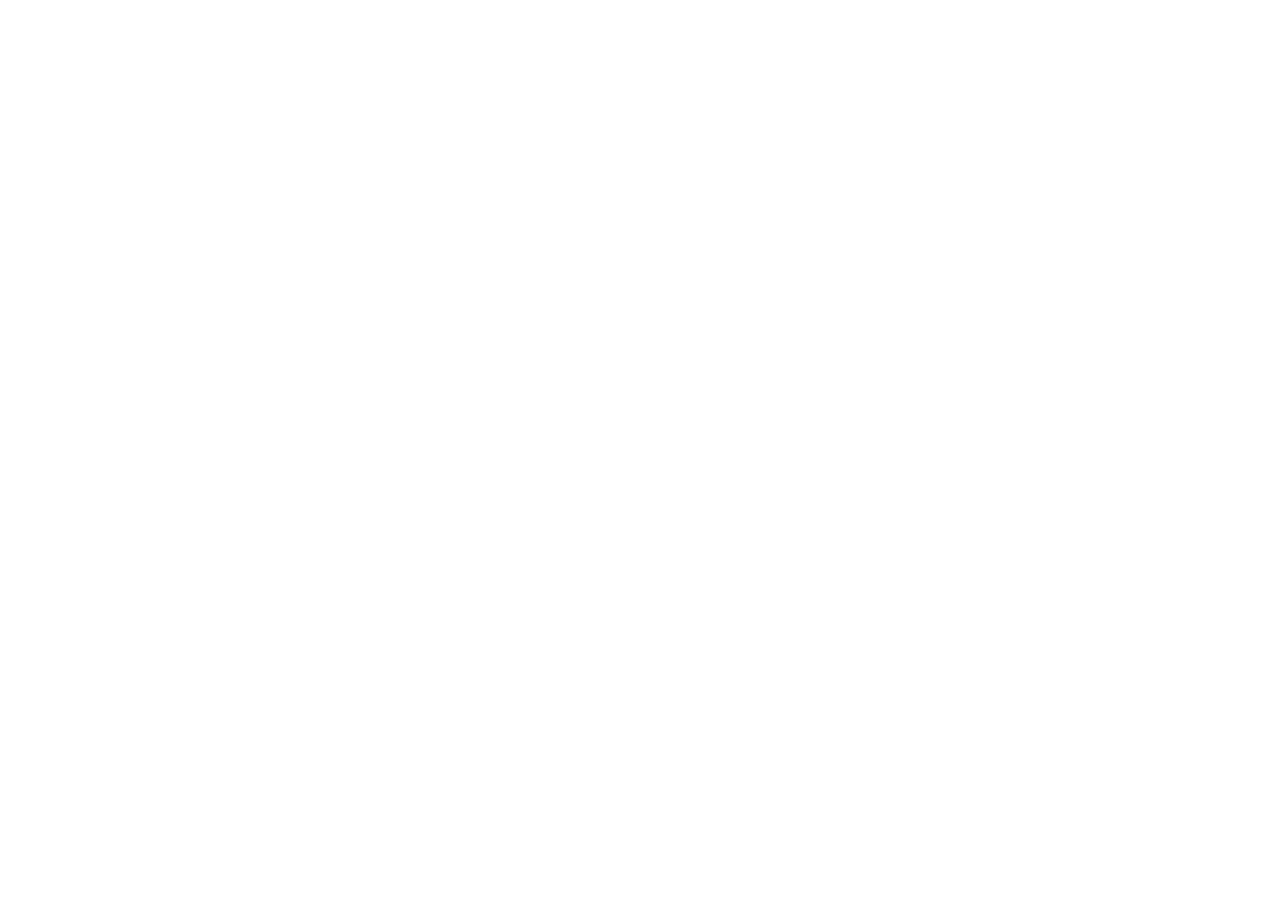
==== commit 631aa034: "fix(pages): set Vite base for project GitHub Pages" ====
--- a/index.html
+++ b/index.html
@@ -14,13 +14,13 @@
       property="og:description"
       content="Catch original meme creatures. Fight on a pocket LCD. Free to play today, $MEME on Arc next."
     />
-    <meta property="og:image" content="/shots/drippond.png" />
+    <meta property="og:image" content="/memecraft-arc-site/shots/drippond.png" />
     <meta name="twitter:card" content="summary_large_image" />
     <title>Memecraft on Arc</title>
-    <link rel="icon" href="/favicon.svg" type="image/svg+xml" />
-    <link rel="preload" as="image" href="/shots/drippond.png" fetchpriority="high" />
-    <script type="module" crossorigin src="/assets/index-Bys9oe6c.js"></script>
-    <link rel="stylesheet" crossorigin href="/assets/index-xyzHwoCm.css">
+    <link rel="icon" href="/memecraft-arc-site/favicon.svg" type="image/svg+xml" />
+    <link rel="preload" as="image" href="/memecraft-arc-site/shots/drippond.png" fetchpriority="high" />
+    <script type="module" crossorigin src="/memecraft-arc-site/assets/index-DyXQteAu.js"></script>
+    <link rel="stylesheet" crossorigin href="/memecraft-arc-site/assets/index-Dl1KqZtB.css">
   </head>
   <body>
     <div id="root"></div>
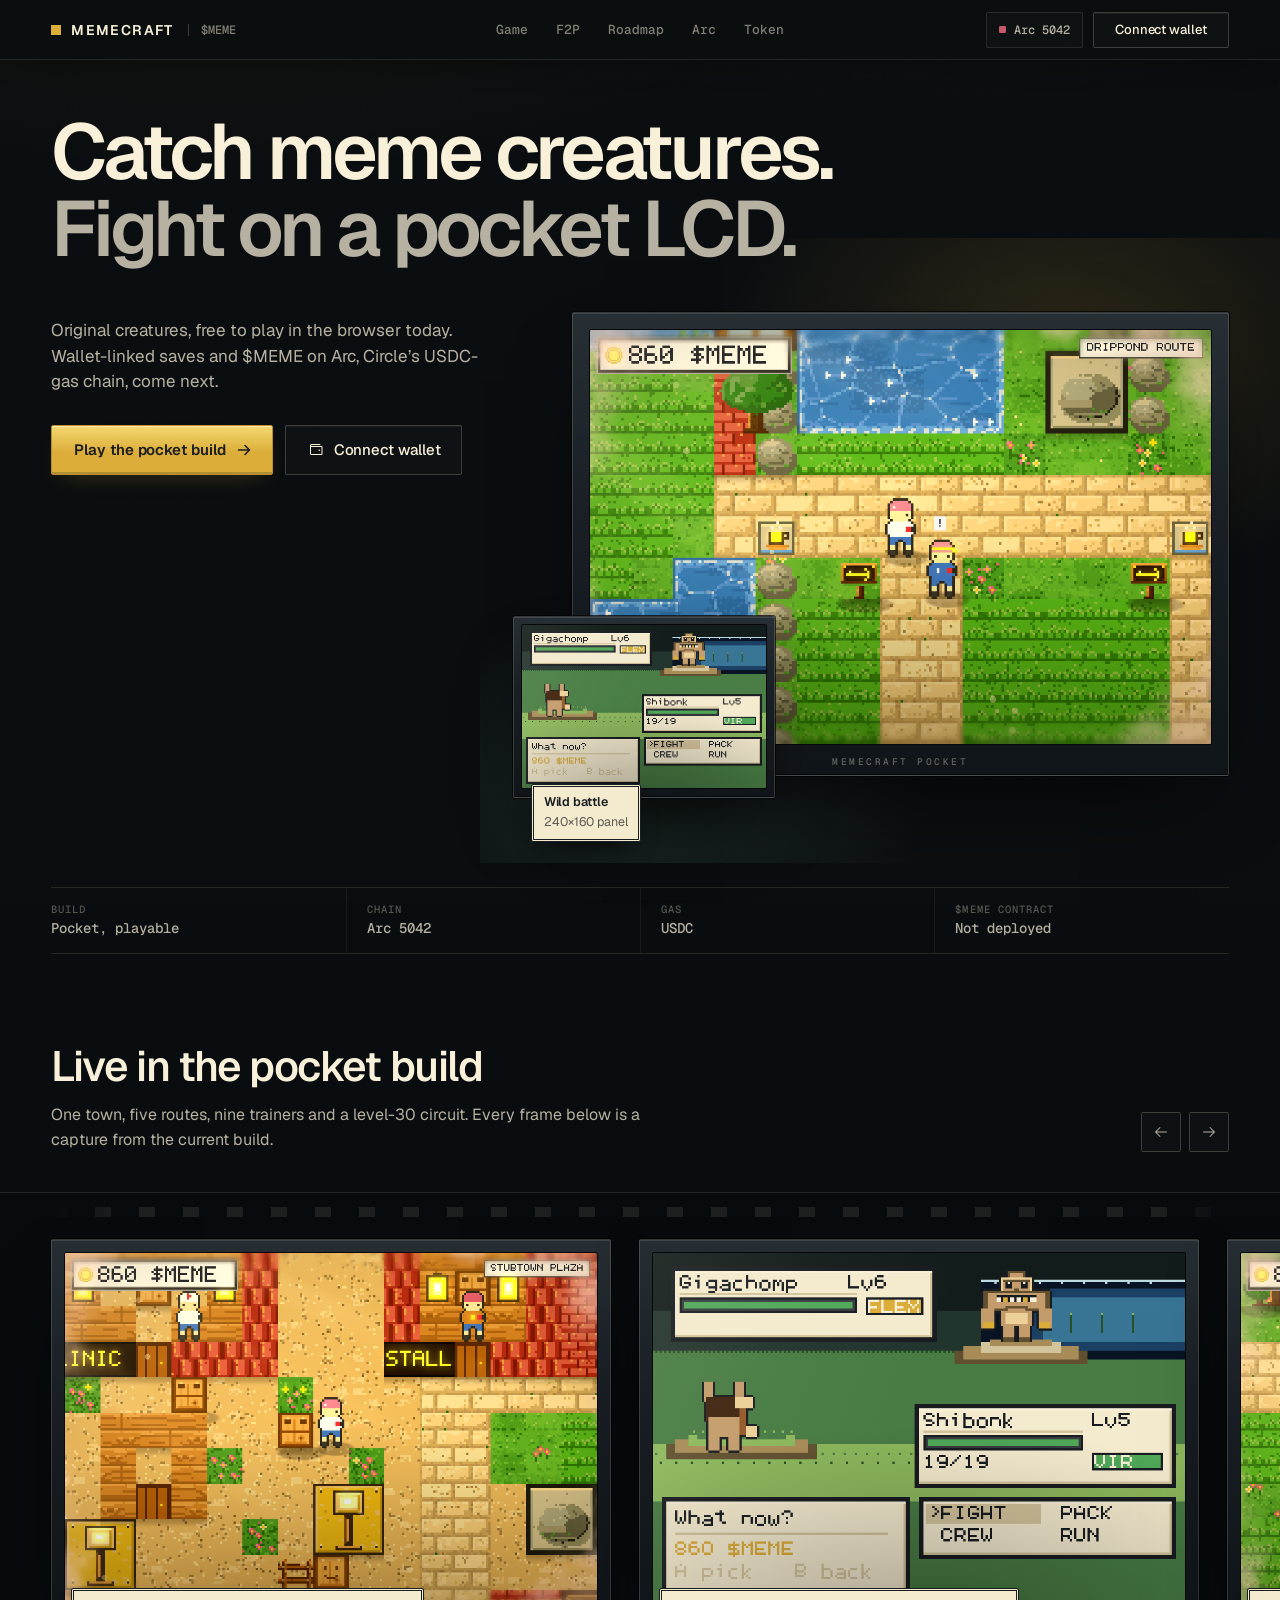
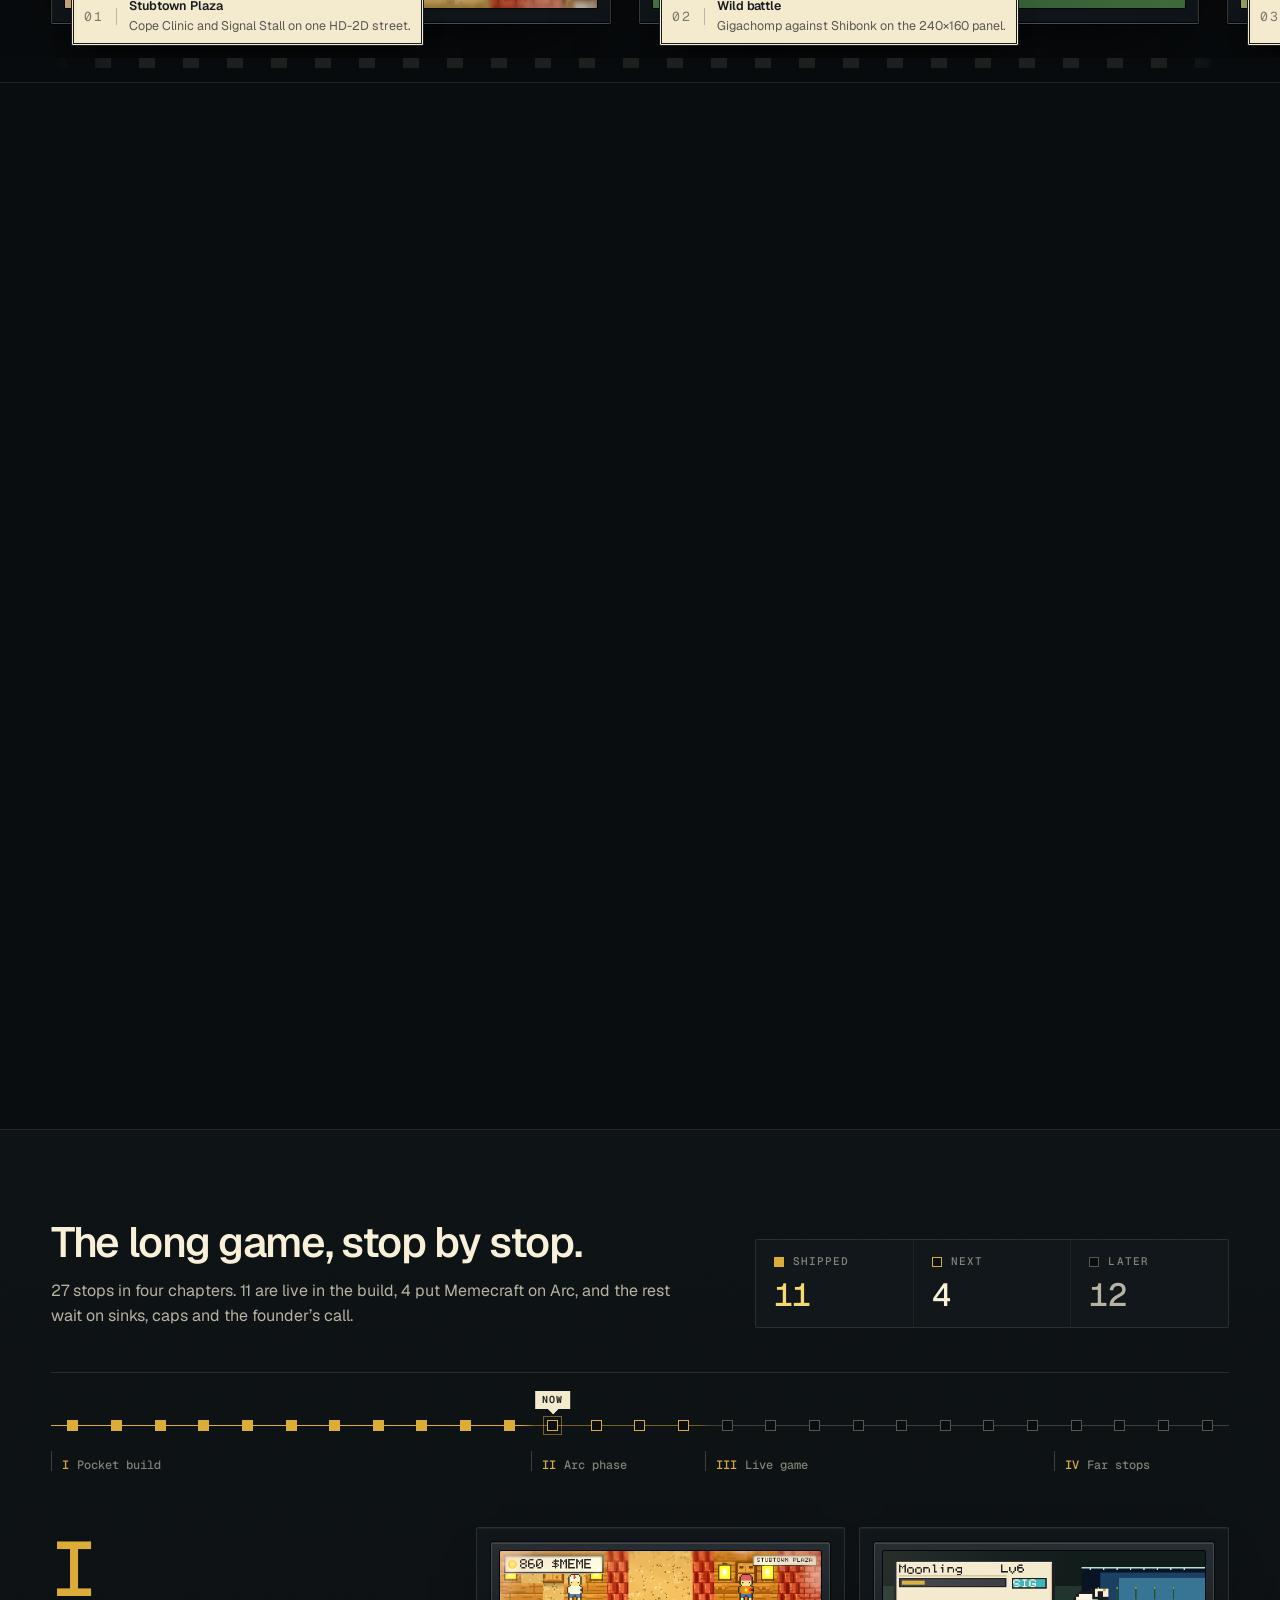
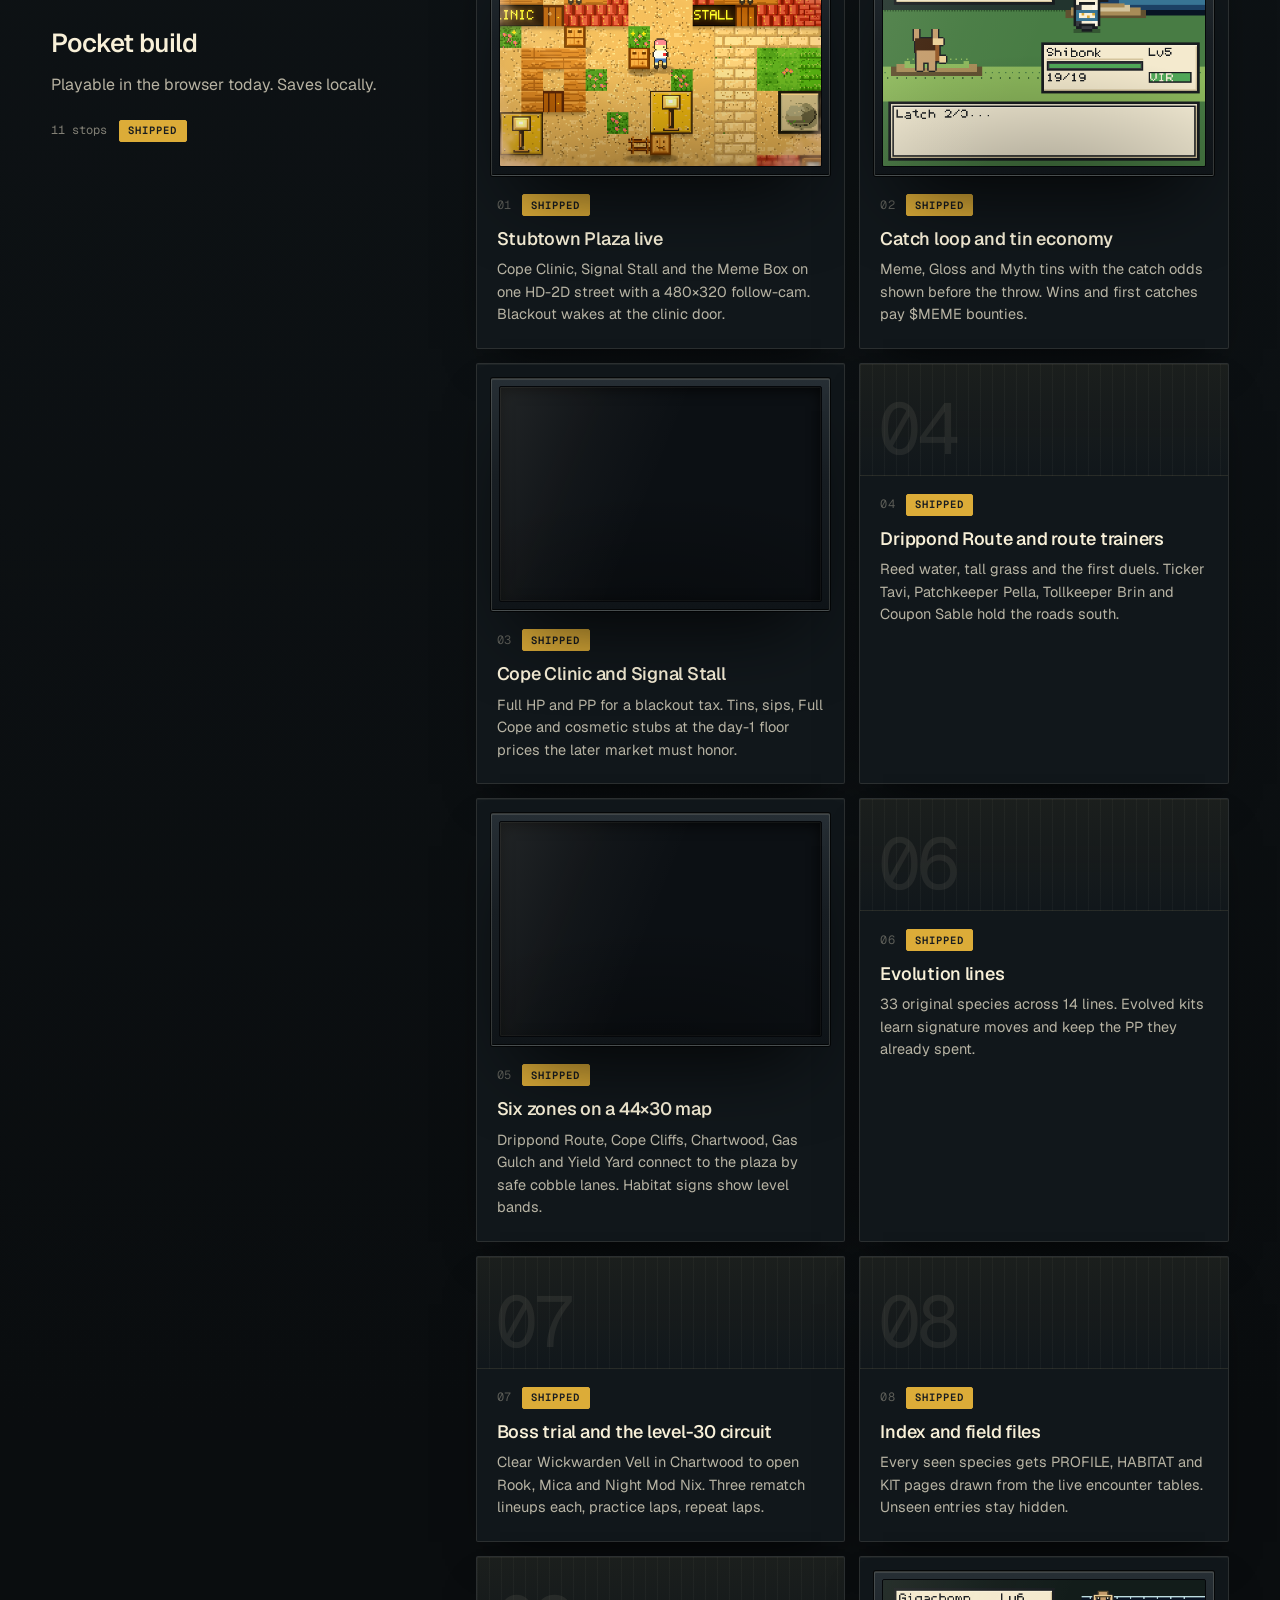
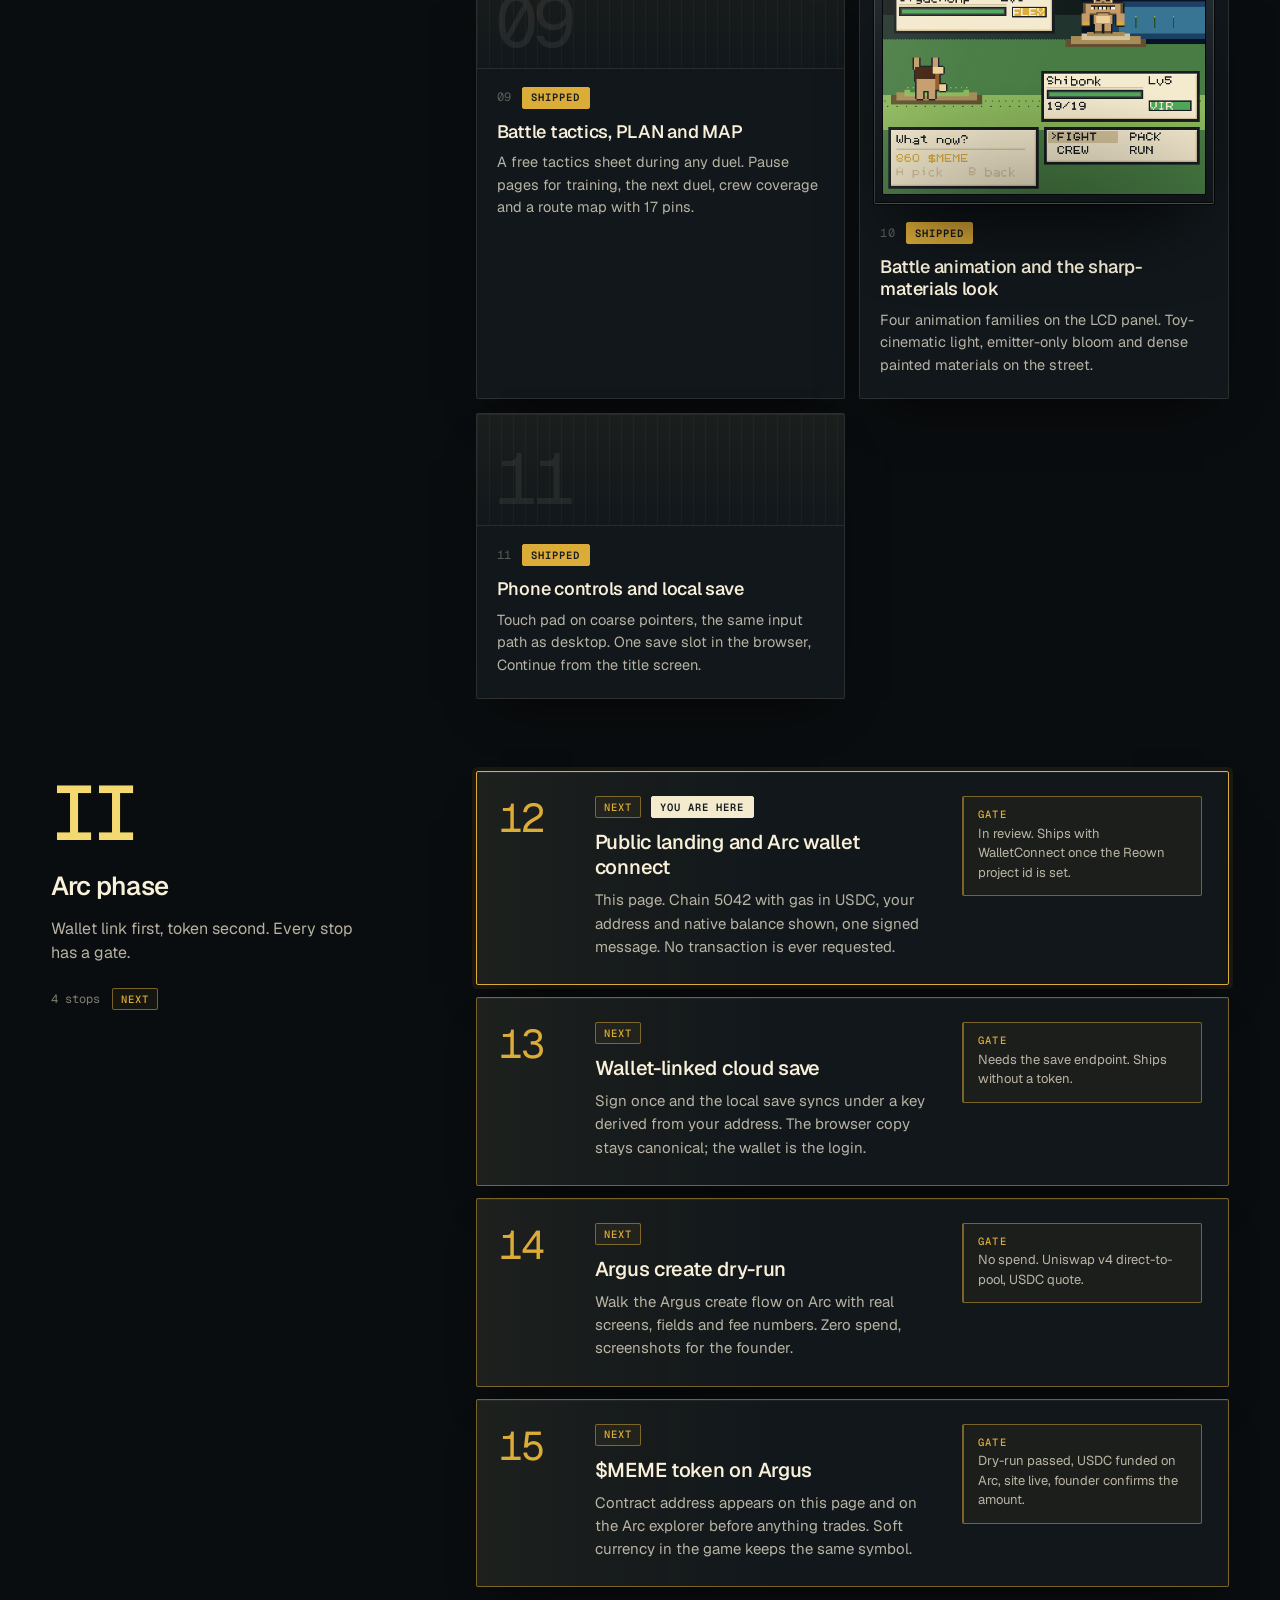
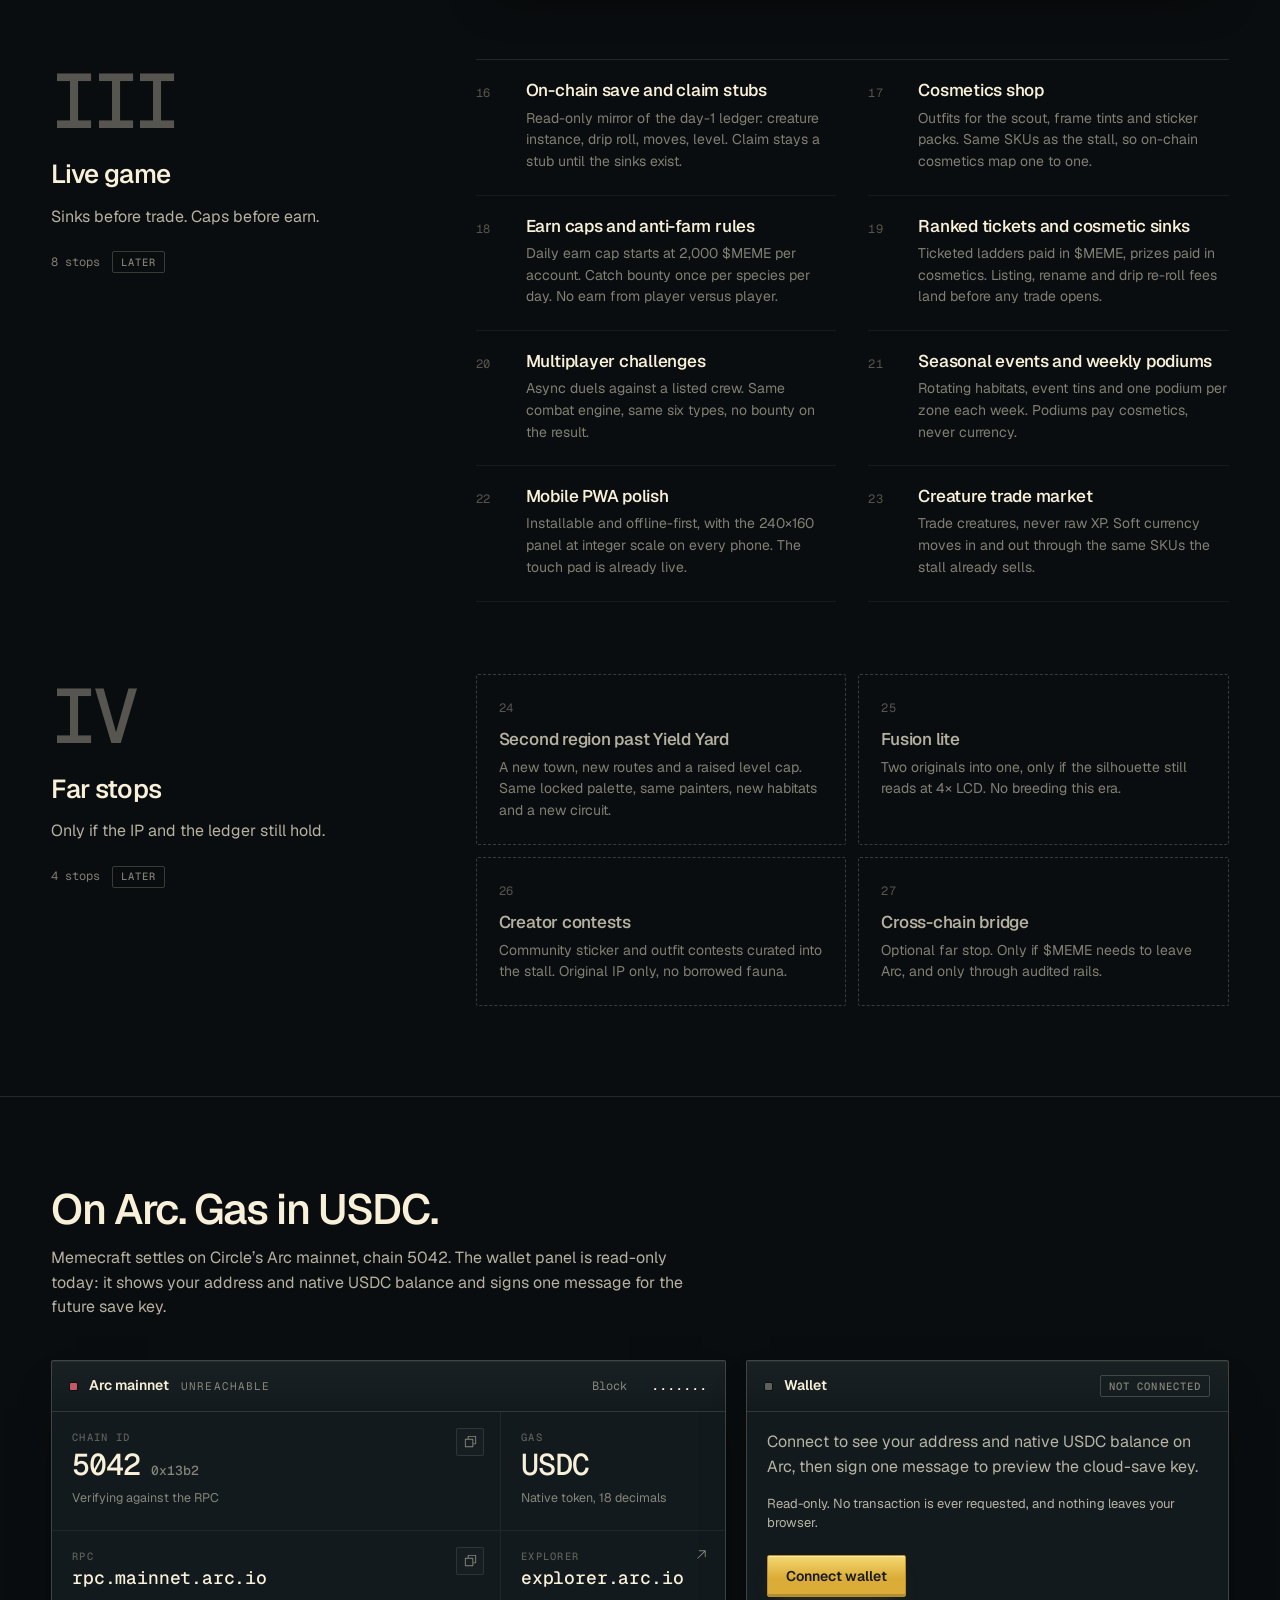
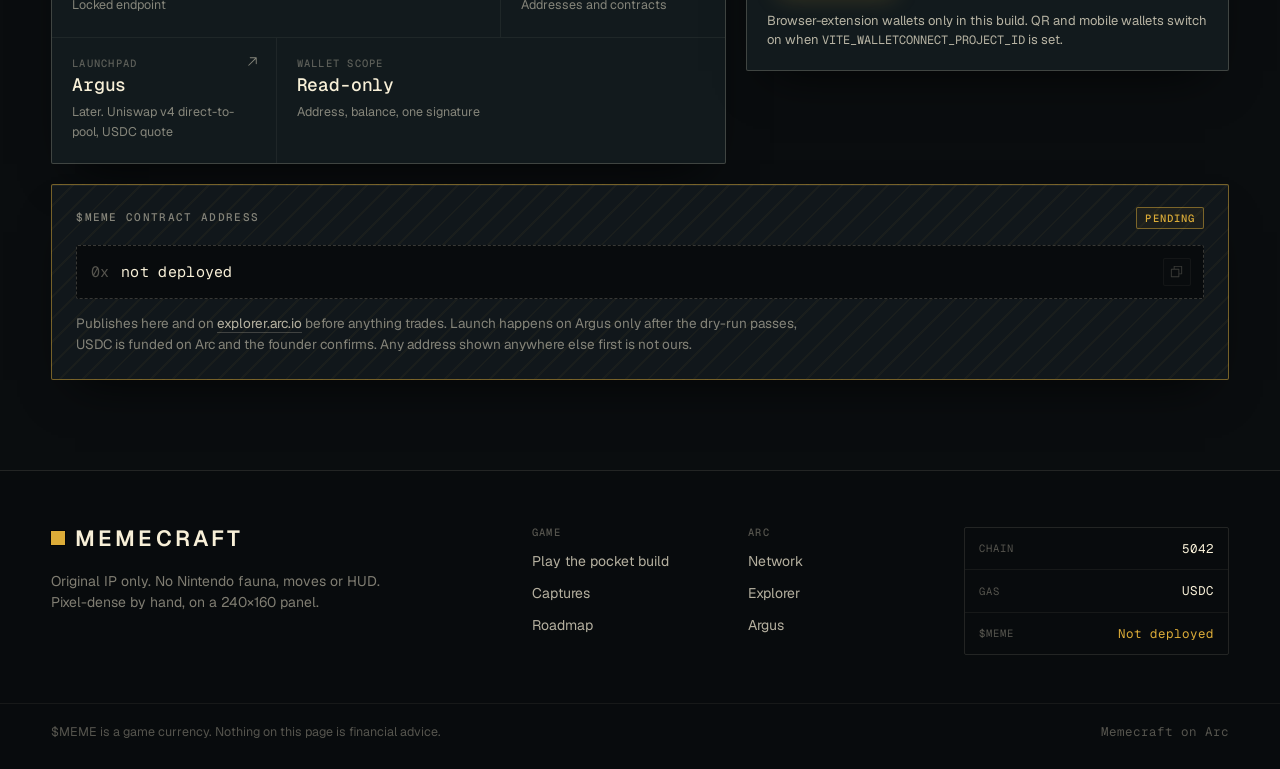
==== commit 7ad592e3: "fix(pages): prefix shot assets with Vite base" ====
--- a/index.html
+++ b/index.html
@@ -14,13 +14,13 @@
       property="og:description"
       content="Catch original meme creatures. Fight on a pocket LCD. Free to play today, $MEME on Arc next."
     />
-    <meta property="og:image" content="/memecraft-arc-site/shots/drippond.png" />
+    <meta property="og:image" content="/shots/drippond.png" />
     <meta name="twitter:card" content="summary_large_image" />
     <title>Memecraft on Arc</title>
-    <link rel="icon" href="/memecraft-arc-site/favicon.svg" type="image/svg+xml" />
-    <link rel="preload" as="image" href="/memecraft-arc-site/shots/drippond.png" fetchpriority="high" />
-    <script type="module" crossorigin src="/memecraft-arc-site/assets/index-DyXQteAu.js"></script>
-    <link rel="stylesheet" crossorigin href="/memecraft-arc-site/assets/index-Dl1KqZtB.css">
+    <link rel="icon" href="/favicon.svg" type="image/svg+xml" />
+    <link rel="preload" as="image" href="/shots/drippond.png" fetchpriority="high" />
+    <script type="module" crossorigin src="/assets/index-LWvXcJvc.js"></script>
+    <link rel="stylesheet" crossorigin href="/assets/index-xyzHwoCm.css">
   </head>
   <body>
     <div id="root"></div>
--- a/assets/index-xyzHwoCm.css
+++ b/assets/index-xyzHwoCm.css
@@ -0,0 +1 @@
+@font-face{font-family:Geist Variable;font-style:normal;font-display:swap;font-weight:100 900;src:url(/assets/geist-cyrillic-ext-wght-normal-DjL33-gN.woff2) format("woff2-variations");unicode-range:U+0460-052F,U+1C80-1C8A,U+20B4,U+2DE0-2DFF,U+A640-A69F,U+FE2E-FE2F}@font-face{font-family:Geist Variable;font-style:normal;font-display:swap;font-weight:100 900;src:url(/assets/geist-cyrillic-wght-normal-BEAKL7Jp.woff2) format("woff2-variations");unicode-range:U+0301,U+0400-045F,U+0490-0491,U+04B0-04B1,U+2116}@font-face{font-family:Geist Variable;font-style:normal;font-display:swap;font-weight:100 900;src:url(/assets/geist-vietnamese-wght-normal-6IgcOCM7.woff2) format("woff2-variations");unicode-range:U+0102-0103,U+0110-0111,U+0128-0129,U+0168-0169,U+01A0-01A1,U+01AF-01B0,U+0300-0301,U+0303-0304,U+0308-0309,U+0323,U+0329,U+1EA0-1EF9,U+20AB}@font-face{font-family:Geist Variable;font-style:normal;font-display:swap;font-weight:100 900;src:url(/assets/geist-latin-ext-wght-normal-DC-KSUi6.woff2) format("woff2-variations");unicode-range:U+0100-02BA,U+02BD-02C5,U+02C7-02CC,U+02CE-02D7,U+02DD-02FF,U+0304,U+0308,U+0329,U+1D00-1DBF,U+1E00-1E9F,U+1EF2-1EFF,U+2020,U+20A0-20AB,U+20AD-20C0,U+2113,U+2C60-2C7F,U+A720-A7FF}@font-face{font-family:Geist Variable;font-style:normal;font-display:swap;font-weight:100 900;src:url(/assets/geist-latin-wght-normal-BgDaEnEv.woff2) format("woff2-variations");unicode-range:U+0000-00FF,U+0131,U+0152-0153,U+02BB-02BC,U+02C6,U+02DA,U+02DC,U+0304,U+0308,U+0329,U+2000-206F,U+20AC,U+2122,U+2191,U+2193,U+2212,U+2215,U+FEFF,U+FFFD}@font-face{font-family:Geist Mono Variable;font-style:normal;font-display:swap;font-weight:100 900;src:url(/assets/geist-mono-cyrillic-ext-wght-normal-X_5orZeX.woff2) format("woff2-variations");unicode-range:U+0460-052F,U+1C80-1C8A,U+20B4,U+2DE0-2DFF,U+A640-A69F,U+FE2E-FE2F}@font-face{font-family:Geist Mono Variable;font-style:normal;font-display:swap;font-weight:100 900;src:url(/assets/geist-mono-cyrillic-wght-normal-DiZS0aHC.woff2) format("woff2-variations");unicode-range:U+0301,U+0400-045F,U+0490-0491,U+04B0-04B1,U+2116}@font-face{font-family:Geist Mono Variable;font-style:normal;font-display:swap;font-weight:100 900;src:url(/assets/geist-mono-symbols2-wght-normal-CO5SzqOn.woff2) format("woff2-variations");unicode-range:U+2000-2001,U+2004-2008,U+200A,U+23B8-23BD,U+2500-259F}@font-face{font-family:Geist Mono Variable;font-style:normal;font-display:swap;font-weight:100 900;src:url(/assets/geist-mono-vietnamese-wght-normal-DadHysG0.woff2) format("woff2-variations");unicode-range:U+0102-0103,U+0110-0111,U+0128-0129,U+0168-0169,U+01A0-01A1,U+01AF-01B0,U+0300-0301,U+0303-0304,U+0308-0309,U+0323,U+0329,U+1EA0-1EF9,U+20AB}@font-face{font-family:Geist Mono Variable;font-style:normal;font-display:swap;font-weight:100 900;src:url(/assets/geist-mono-latin-ext-wght-normal-Bwz-egvJ.woff2) format("woff2-variations");unicode-range:U+0100-02BA,U+02BD-02C5,U+02C7-02CC,U+02CE-02D7,U+02DD-02FF,U+0304,U+0308,U+0329,U+1D00-1DBF,U+1E00-1E9F,U+1EF2-1EFF,U+2020,U+20A0-20AB,U+20AD-20C0,U+2113,U+2C60-2C7F,U+A720-A7FF}@font-face{font-family:Geist Mono Variable;font-style:normal;font-display:swap;font-weight:100 900;src:url(/assets/geist-mono-latin-wght-normal-XN7g48iV.woff2) format("woff2-variations");unicode-range:U+0000-00FF,U+0131,U+0152-0153,U+02BB-02BC,U+02C6,U+02DA,U+02DC,U+0304,U+0308,U+0329,U+2000-206F,U+20AC,U+2122,U+2191,U+2193,U+2212,U+2215,U+FEFF,U+FFFD}:root{color-scheme:dark;--bg: #0a0d0f;--bg-2: #0e1316;--bg-raise: #11171b;--bg-panel: #121a1d;--bg-inset: #080b0d;--paper: #f4eace;--paper-dk: #d4c49c;--line-faint: rgba(248, 240, 216, .06);--line: rgba(248, 240, 216, .11);--line-strong: rgba(248, 240, 216, .2);--text: #f8f0d8;--text-2: rgba(248, 240, 216, .72);--text-3: rgba(248, 240, 216, .5);--text-4: rgba(248, 240, 216, .32);--ink: #181c20;--gold: #dcac38;--gold-hi: #f4d870;--gold-line: rgba(220, 172, 56, .5);--gold-soft: rgba(220, 172, 56, .14);--gold-glow: rgba(220, 172, 56, .28);--rose: #c45868;--radius: 2px;--font-sans: "Geist Variable", system-ui, -apple-system, "Segoe UI", sans-serif;--font-mono: "Geist Mono Variable", ui-monospace, "SFMono-Regular", Menlo, monospace;--nav-h: 60px;--container: 1280px;--gutter: clamp(20px, 4vw, 56px);--ease: cubic-bezier(.16, 1, .3, 1);--shadow-plate: 0 1px 0 rgba(248, 240, 216, .05) inset, 0 24px 48px -24px rgba(0, 0, 0, .8);--z-nav: 40;--z-grain: 60}*,*:before,*:after{box-sizing:border-box}html{scroll-behavior:smooth;-webkit-text-size-adjust:100%}body{margin:0;min-height:100dvh;background:radial-gradient(900px 420px at 18% -120px,rgba(220,172,56,.07),transparent 70%),radial-gradient(1200px 520px at 70% -260px,rgba(34,52,46,.55),transparent 70%),var(--bg);color:var(--text);font:400 16px/1.55 var(--font-sans);-webkit-font-smoothing:antialiased;text-rendering:optimizeLegibility;font-feature-settings:"ss01","cv11";overflow-x:clip}body:after{content:"";position:fixed;inset:0;z-index:var(--z-grain);pointer-events:none;opacity:.055;mix-blend-mode:overlay;background-image:url("data:image/svg+xml;utf8,<svg xmlns='http://www.w3.org/2000/svg' width='180' height='180'><filter id='n'><feTurbulence type='fractalNoise' baseFrequency='0.85' numOctaves='3' stitchTiles='stitch'/><feColorMatrix type='saturate' values='0'/></filter><rect width='180' height='180' filter='url(%23n)'/></svg>")}h1,h2,h3,h4,p,dl,dd,figure{margin:0}ol,ul{margin:0;padding:0;list-style:none}a{color:inherit}img{display:block;max-width:100%;height:auto}button{font:inherit;color:inherit}code{font-family:var(--font-mono);font-size:.92em}:focus-visible{outline:1px solid var(--gold);outline-offset:3px}::selection{background:var(--gold);color:var(--ink)}.mono{font-family:var(--font-mono);font-variant-numeric:tabular-nums}.text-muted{color:var(--text-3)}.text-gold{color:var(--gold)}.text-rose{color:var(--rose)}.container{width:100%;max-width:var(--container);margin-inline:auto;padding-inline:var(--gutter)}h2{font-size:clamp(30px,3.3vw,46px);font-weight:560;letter-spacing:-.032em;line-height:1.06;text-wrap:balance}h3{font-size:15px;font-weight:600;letter-spacing:-.005em}h4{font-size:18px;font-weight:540;letter-spacing:-.014em;line-height:1.25}.lede{font-size:clamp(17px,1.3vw,19px);line-height:1.5;color:var(--text-2);max-width:40ch}.live-head p,.atlas-title p,.arc-head p{margin-top:14px;color:var(--text-2);max-width:58ch}.btn{position:relative;display:inline-flex;align-items:center;justify-content:center;gap:10px;height:42px;padding:0 18px;border:1px solid transparent;border-radius:var(--radius);background:transparent;font:500 14px/1 var(--font-sans);letter-spacing:-.005em;text-decoration:none;white-space:nowrap;cursor:pointer;transition:transform .16s var(--ease),background-color .16s var(--ease),border-color .16s var(--ease),color .16s var(--ease),box-shadow .16s var(--ease)}.btn svg{flex:none;transition:transform .2s var(--ease)}.btn:hover svg{transform:translate(2px)}.btn:active{transform:translateY(1px)}.btn:disabled{opacity:.5;cursor:not-allowed;transform:none}.btn-lg{height:50px;padding:0 20px 0 22px;font-size:15px}.btn-sm{height:36px;padding:0 14px;font-size:13px}.btn-xs{height:28px;padding:0 10px;font-size:12px}.btn-primary{background:linear-gradient(180deg,var(--gold-hi) 0%,var(--gold) 55%);border-color:#b98d2a;color:var(--ink);font-weight:600;box-shadow:inset 0 1px #fff8e88c,inset 0 -2px #181c2038,0 10px 24px -12px var(--gold-glow)}.btn-primary:hover{background:linear-gradient(180deg,#fbe28a 0%,var(--gold-hi) 60%)}.btn-primary:active{box-shadow:inset 0 1px #fff8e84d,inset 0 -1px #181c2038}.btn-ghost{border-color:var(--line-strong);color:var(--text);background:#f8f0d805;box-shadow:inset 0 1px #f8f0d80d}.btn-ghost:hover{border-color:#f8f0d873;background:#f8f0d80d}.icon-btn{display:inline-flex;align-items:center;justify-content:center;width:28px;height:28px;padding:0;border:1px solid var(--line);border-radius:var(--radius);background:#f8f0d805;color:var(--text-3);cursor:pointer;transition:color .16s var(--ease),border-color .16s var(--ease),background-color .16s var(--ease)}.icon-btn:hover{color:var(--gold-hi);border-color:var(--gold-line)}.icon-btn:disabled{opacity:.4;cursor:not-allowed}.icon-btn-lg{width:40px;height:40px;border-color:var(--line-strong);color:var(--text-2)}.chip{display:inline-flex;align-items:center;height:22px;padding:0 8px;border:1px solid var(--line-strong);border-radius:var(--radius);font:500 10.5px/1 var(--font-mono);letter-spacing:.1em;text-transform:uppercase;color:var(--text-3);white-space:nowrap}.chip-shipped{background:var(--gold);border-color:var(--gold);color:var(--ink);font-weight:600}.chip-next,.chip-gold{color:var(--gold);border-color:var(--gold-line);background:#dcac380f}.chip-now{color:var(--ink);background:var(--paper);border-color:var(--paper);font-weight:600}.chip-rose{color:var(--rose);border-color:#c4586880}.marker{display:inline-block;width:10px;height:10px;border:1px solid var(--gold);background:var(--gold)}.marker-next{background:var(--bg)}.marker-later{border-color:var(--text-4);background:var(--bg)}.led{flex:none;width:7px;height:7px;border-radius:1px;background:var(--text-4);box-shadow:0 0 0 1px #0006}.led-live{background:var(--gold);box-shadow:0 0 0 1px #0006,0 0 10px var(--gold-glow)}.led-warn,.led-down{background:var(--rose)}.device{position:relative;padding:12px 12px 14px;border-radius:var(--radius);background:linear-gradient(180deg,#262e34,#181e23 42%,#0f1418);border:1px solid rgba(248,240,216,.16);box-shadow:inset 0 1px #f8f0d81f,inset 0 -1px #000000b3,0 0 0 1px #000000b3,0 40px 80px -30px #000000d9}.device-lg{padding:16px 16px 30px}.device-sm{padding:7px 7px 8px}.device-screen{position:relative;overflow:hidden;border-radius:var(--radius);background:#0c1014;border:1px solid #05070a;box-shadow:inset 0 0 0 1px #f8f0d80d,inset 0 3px 14px #000000b3}.device-screen img{width:100%;aspect-ratio:3 / 2;object-fit:cover}.device-screen:after{content:"";position:absolute;inset:0;pointer-events:none;background:linear-gradient(112deg,rgba(248,240,216,.09) 0%,rgba(248,240,216,.025) 28%,transparent 48%),radial-gradient(140% 100% at 50% 110%,rgba(0,0,0,.32),transparent 62%)}.device-label{position:absolute;left:50%;bottom:9px;transform:translate(-50%);font:500 9.5px/1 var(--font-mono);letter-spacing:.26em;color:#f8f0d85c;white-space:nowrap}.cart{display:grid;gap:3px;padding:9px 12px 10px;background:var(--paper);color:var(--ink);border:1px solid var(--ink);border-radius:var(--radius);box-shadow:inset 0 0 0 1px var(--paper),inset 0 0 0 2px var(--ink),0 14px 28px -14px #000000e6;font-size:12.5px;line-height:1.35}.cart b{font-weight:600;letter-spacing:-.005em}.cart span{color:#181c20b3}.cart i{font-style:normal;font-size:10px;letter-spacing:.14em;color:#181c208c}[data-reveal]{opacity:0;transform:translateY(16px);transition:opacity .75s var(--ease) calc(var(--i, 0) * 90ms),transform .75s var(--ease) calc(var(--i, 0) * 90ms)}[data-reveal].is-in{opacity:1;transform:none}.nav{position:sticky;top:0;z-index:var(--z-nav);height:var(--nav-h);border-bottom:1px solid var(--line-faint);background:#0a0d0f8c;backdrop-filter:blur(14px) saturate(1.25);-webkit-backdrop-filter:blur(14px) saturate(1.25);transition:background-color .3s var(--ease),border-color .3s var(--ease),box-shadow .3s var(--ease)}.nav.is-scrolled{background:#0a0d0fdb;border-color:var(--line);box-shadow:0 12px 32px -20px #000000e6}.nav-inner{height:100%;display:grid;grid-template-columns:1fr auto 1fr;align-items:center;gap:24px;max-width:var(--container);margin-inline:auto;padding-inline:var(--gutter)}.nav-right{display:flex;justify-content:flex-end;align-items:center;gap:10px}.nav-progress{position:absolute;left:0;right:0;bottom:-1px;height:1px;background:linear-gradient(90deg,var(--gold),var(--gold-hi));transform:scaleX(0);transform-origin:left;opacity:.9}@supports (animation-timeline: scroll()){.nav-progress{animation:nav-grow linear both;animation-timeline:scroll(root)}}@keyframes nav-grow{0%{transform:scaleX(0)}to{transform:scaleX(1)}}.brand{display:inline-flex;align-items:center;gap:10px;text-decoration:none;font:600 14px/1 var(--font-sans);letter-spacing:.1em}.brand-mark{width:10px;height:10px;background:var(--gold);box-shadow:0 0 0 1px #00000080}.brand-ticker{margin-left:4px;padding-left:12px;border-left:1px solid var(--line-strong);font:500 12px/1 var(--font-mono);letter-spacing:0;color:var(--text-3)}.nav-links{display:flex;gap:4px}.nav-links a{position:relative;padding:8px 12px;font:500 13px/1 var(--font-mono);color:var(--text-3);text-decoration:none;border-radius:var(--radius);transition:color .16s var(--ease),background-color .16s var(--ease)}.nav-links a:hover{color:var(--text);background:#f8f0d80a}.nav-links a[aria-current]{color:var(--text)}.nav-links a[aria-current]:after{content:"";position:absolute;left:12px;right:12px;bottom:2px;height:1px;background:var(--gold)}.net{display:inline-flex;align-items:center;gap:8px;height:36px;padding:0 12px;border:1px solid var(--line);border-radius:var(--radius);font:500 12px/1 var(--font-mono);color:var(--text-2);text-decoration:none;background:#f8f0d805}.nav-wallet{min-width:136px}.nav-wallet.is-connected{gap:8px;font-size:12.5px}.hero{position:relative;padding:clamp(40px,6vh,72px) 0 0}#top-sentinel{position:absolute;top:0;width:1px;height:1px}.hero-title{display:grid;font-size:clamp(42px,6.1vw,88px);font-weight:600;letter-spacing:-.048em;line-height:.98;text-wrap:balance}.hero-title span:last-child{color:var(--text-2)}.hero-grid{display:grid;grid-template-columns:minmax(0,5fr) minmax(0,7fr);gap:clamp(32px,4vw,64px);align-items:start;margin-top:clamp(36px,5vh,56px)}.hero-copy{padding-top:6px}.cta-row{display:flex;flex-wrap:wrap;gap:12px;margin-top:30px}.hero-media{position:relative;padding-bottom:10%}.hero-media:before{content:"";position:absolute;inset:-14% -10% -4% -14%;z-index:-1;pointer-events:none;background:radial-gradient(60% 55% at 72% 18%,rgba(220,172,56,.16),transparent 70%),radial-gradient(50% 45% at 20% 90%,rgba(34,52,46,.7),transparent 70%)}.hero-sub{position:absolute;left:-9%;bottom:0;width:40%;display:grid;gap:0}.hero-sub .cart{position:relative;width:max-content;max-width:100%;margin:-14px 0 0 18px}.hero-strip{display:grid;grid-template-columns:repeat(4,minmax(0,1fr));margin-top:clamp(36px,5vh,56px);border-top:1px solid var(--line);border-bottom:1px solid var(--line)}.hero-strip a{display:grid;gap:6px;padding:16px 20px 16px 0;text-decoration:none;transition:color .16s var(--ease)}.hero-strip a+a{padding-left:20px;border-left:1px solid var(--line-faint)}.hero-strip span{font:500 10.5px/1 var(--font-mono);letter-spacing:.1em;text-transform:uppercase;color:var(--text-4)}.hero-strip b{font:500 14px/1.2 var(--font-mono);color:var(--text-2)}.hero-strip a:hover b{color:var(--gold-hi)}.live{padding:clamp(72px,10vh,120px) 0 0}.live-head{display:flex;justify-content:space-between;align-items:flex-end;gap:32px}.film-controls{display:flex;gap:8px;flex:none}.film{position:relative;margin-top:40px;padding:14px 0;background:var(--bg-inset);border-top:1px solid var(--line);border-bottom:1px solid var(--line)}.film-perf{display:block;height:10px;margin-inline:var(--gutter);background:repeating-linear-gradient(90deg,rgba(248,240,216,.09) 0 16px,transparent 16px 44px);mask:linear-gradient(90deg,transparent,#000 6%,#000 94%,transparent);-webkit-mask:linear-gradient(90deg,transparent,#000 6%,#000 94%,transparent)}.film-track{display:grid;grid-auto-flow:column;grid-auto-columns:min(560px,84vw);gap:28px;overflow-x:auto;scroll-snap-type:x mandatory;padding:22px 0 34px;padding-inline:max(var(--gutter),calc((100% - var(--container)) / 2 + var(--gutter)));scroll-padding-inline:max(var(--gutter),calc((100% - var(--container)) / 2 + var(--gutter)));scrollbar-width:none}.film-track::-webkit-scrollbar{display:none}.film-cell{position:relative;scroll-snap-align:start}.cart-on-frame{position:absolute;left:20px;bottom:-22px;width:max-content;max-width:calc(100% - 40px);grid-template-columns:auto 1fr;column-gap:12px}.cart-on-frame i{grid-row:1 / span 2;align-self:center;padding-right:12px;border-right:1px solid rgba(24,28,32,.25);font-size:13px}.pitch{padding:clamp(72px,10vh,120px) 0}.bento{display:grid;grid-template-columns:repeat(12,minmax(0,1fr));grid-auto-rows:minmax(150px,auto);gap:14px}.cell{position:relative;padding:28px;border:1px solid var(--line);border-radius:var(--radius);background:var(--bg-raise);box-shadow:var(--shadow-plate);transition:border-color .2s var(--ease)}.cell:hover{border-color:var(--line-strong)}.cell h3{font:500 12px/1 var(--font-mono);letter-spacing:.12em;text-transform:uppercase;color:var(--gold)}.cell h3+p{margin-top:12px;color:var(--text-2);font-size:15.5px}.cell-lead{grid-column:1 / span 7;grid-row:1 / span 2;display:flex;flex-direction:column;justify-content:space-between;gap:32px;padding:36px;background:radial-gradient(80% 60% at 100% 0%,rgba(220,172,56,.08),transparent 70%),var(--bg-raise)}.cell-lead>div>p{margin-top:18px;color:var(--text-2);max-width:54ch;font-size:16.5px}.ledger-map{display:grid;border-top:1px solid var(--line)}.ledger-map-head,.ledger-map-row{display:grid;grid-template-columns:minmax(0,5fr) minmax(0,7fr);gap:20px;padding:11px 0;border-bottom:1px solid var(--line-faint)}.ledger-map-head span{font:500 10.5px/1 var(--font-mono);letter-spacing:.12em;text-transform:uppercase;color:var(--text-4)}.ledger-map-row dt{position:relative;font:500 13px/1.4 var(--font-mono);color:var(--text);padding-right:18px}.ledger-map-row dt:after{content:"→";position:absolute;right:0;top:0;color:var(--gold)}.ledger-map-row dd{font-size:13.5px;line-height:1.4;color:var(--text-2)}.rule{position:relative;padding:16px 18px 16px 20px;border-left:2px solid var(--gold);background:linear-gradient(90deg,var(--gold-soft),transparent 80%);font-size:15px;line-height:1.5;color:var(--text);max-width:60ch}.rule-k{display:block;margin-bottom:6px;font:500 10.5px/1 var(--font-mono);letter-spacing:.12em;text-transform:uppercase;color:var(--gold)}.cell-media{grid-column:8 / span 5;padding:0;overflow:hidden;display:grid;grid-template-rows:auto 1fr}.cell-media:nth-of-type(2){grid-row:1}.cell-media:nth-of-type(3){grid-row:2}.cell-img{position:relative;border-bottom:1px solid var(--line);background:var(--bg-inset)}.cell-img img{width:100%;aspect-ratio:3 / 1.15;object-fit:cover;object-position:var(--pos, center 30%)}.cell-img:after{content:"";position:absolute;inset:0;background:linear-gradient(180deg,transparent 55%,rgba(17,23,27,.7));pointer-events:none}.cell-text{padding:22px 26px 26px}.cell-own{grid-column:1 / span 4;grid-row:3}.flow{display:flex;align-items:stretch;margin-top:22px}.flow li{flex:1 1 0;display:grid;place-items:center;padding:9px 6px;border:1px solid var(--line-strong);border-radius:var(--radius);font:500 11px/1.25 var(--font-mono);text-align:center;color:var(--text-2);background:var(--bg-inset)}.flow li+li{position:relative;margin-left:14px}.flow li+li:before{content:"";position:absolute;left:-15px;top:50%;width:14px;height:1px;background:var(--line-strong)}.flow li:last-child{border-color:var(--gold-line);color:var(--gold)}.cell-facts{grid-column:5 / span 8;grid-row:3;display:grid;grid-template-columns:repeat(6,minmax(0,1fr));gap:0;padding:0}.fact{display:grid;align-content:end;gap:8px;padding:26px 22px}.fact+.fact{border-left:1px solid var(--line-faint)}.fact dd{font:500 34px/1 var(--font-mono);font-variant-numeric:tabular-nums;letter-spacing:-.03em}.fact dt{font-size:12.5px;line-height:1.3;color:var(--text-3)}.roadmap{padding:clamp(72px,10vh,120px) 0;border-top:1px solid var(--line);background:linear-gradient(180deg,var(--bg-2),var(--bg) 40%)}.atlas-head{display:grid;grid-template-columns:minmax(0,7fr) minmax(0,5fr);gap:40px;align-items:end}.tally{display:grid;grid-template-columns:repeat(3,minmax(0,1fr));border:1px solid var(--line);border-radius:var(--radius);background:var(--bg-raise)}.tally-item{padding:16px 18px}.tally-item+.tally-item{border-left:1px solid var(--line-faint)}.tally-item dt{display:flex;align-items:center;gap:9px;font:500 11px/1 var(--font-mono);letter-spacing:.1em;text-transform:uppercase;color:var(--text-3)}.tally-item dd{margin-top:12px;font:500 32px/1 var(--font-mono);font-variant-numeric:tabular-nums;letter-spacing:-.03em}.tally-shipped dd{color:var(--gold-hi)}.tally-later dd{color:var(--text-2)}.journey{margin-top:44px;padding:44px 0 0;border-top:1px solid var(--line)}.journey-track{position:relative;display:grid;grid-template-columns:repeat(var(--n),minmax(0,1fr));align-items:center;height:16px}.journey-track:before{content:"";position:absolute;inset:50% 0 auto;height:1px;background:linear-gradient(90deg,var(--gold) 0%,var(--gold) 40%,var(--gold-line) 41%,var(--gold-line) 55%,var(--line-strong) 56%)}.station{position:relative;justify-self:center;width:11px;height:11px;border:1px solid var(--gold);background:var(--gold);transition:transform .18s var(--ease)}.station-next{background:var(--bg)}.station-later{border-color:var(--text-4);background:var(--bg)}.station:hover{transform:scale(1.55)}.station-current{outline:1px solid var(--gold-line);outline-offset:3px}.station-now{position:absolute;bottom:calc(100% + 12px);left:50%;transform:translate(-50%);padding:4px 7px;background:var(--paper);color:var(--ink);font:600 10px/1 var(--font-mono);letter-spacing:.12em;text-transform:uppercase;white-space:nowrap}.station-now:after{content:"";position:absolute;left:calc(50% - 4px);bottom:-4px;width:8px;height:8px;background:var(--paper);transform:rotate(45deg);clip-path:polygon(0 100%,100% 100%,100% 0)}.journey-phases{display:grid;grid-template-columns:repeat(var(--n),minmax(0,1fr));margin-top:18px}.journey-phase{grid-column:span var(--span);display:flex;align-items:baseline;gap:8px;padding:8px 0 0 10px;border-left:1px solid var(--line-strong);font:500 12px/1 var(--font-mono);color:var(--text-3);white-space:nowrap;overflow:hidden;text-overflow:ellipsis}.journey-phase i{font-style:normal;color:var(--gold)}.chapters{margin-top:56px;display:grid;gap:72px}.chapter{display:grid;grid-template-columns:minmax(0,4fr) minmax(0,8fr);gap:48px;align-items:start}.chapter-side{position:relative;align-self:stretch}.chapter-sticky{position:sticky;top:calc(var(--nav-h) + 28px);padding-top:8px}.chapter-num{display:block;font:500 clamp(56px,6vw,88px) / .9 var(--font-mono);letter-spacing:-.06em;color:var(--text-4)}.chapter[data-status=shipped] .chapter-num{color:var(--gold)}.chapter[data-status=next] .chapter-num{color:var(--gold-hi)}.chapter-sticky h3{margin-top:18px;font-size:26px;font-weight:560;letter-spacing:-.024em}.chapter-sticky p{margin-top:10px;color:var(--text-2);max-width:30ch}.chapter-meta{display:flex;align-items:center;gap:12px;margin-top:22px;font-size:12px;color:var(--text-3)}.stop-head{display:flex;align-items:center;gap:10px}.stop-idx{font-size:12px;letter-spacing:.06em;color:var(--text-4)}.stop-grid{display:grid;grid-template-columns:repeat(2,minmax(0,1fr));gap:14px}.stop-card{position:relative;display:grid;grid-template-rows:auto 1fr;border:1px solid var(--line);border-radius:var(--radius);background:var(--bg-raise);box-shadow:var(--shadow-plate);overflow:hidden;transition:border-color .2s var(--ease),transform .2s var(--ease);scroll-margin-top:calc(var(--nav-h) + 24px)}.stop-card:hover{border-color:var(--gold-line);transform:translateY(-2px)}.stop-card .stop-shot{margin:14px 14px 0}.stop-plate{display:flex;align-items:flex-end;height:112px;padding:0 18px 10px;font-size:72px;line-height:1;letter-spacing:-.06em;color:#f8f0d812;background:linear-gradient(180deg,rgba(220,172,56,.05),transparent),repeating-linear-gradient(90deg,rgba(248,240,216,.035) 0 1px,transparent 1px 12px);border-bottom:1px solid var(--line-faint)}.stop-card-body{padding:18px 20px 22px}.stop-card-body h4{margin-top:12px}.stop-card-body p{margin-top:8px;font-size:14.5px;color:var(--text-2)}.gate-list{display:grid;gap:12px}.gate-card{display:grid;grid-template-columns:72px minmax(0,1fr) minmax(0,240px);gap:24px;padding:24px 26px 26px 22px;border:1px solid var(--gold-line);border-radius:var(--radius);background:linear-gradient(90deg,rgba(220,172,56,.06),transparent 40%),var(--bg-raise);box-shadow:var(--shadow-plate);scroll-margin-top:calc(var(--nav-h) + 24px)}.gate-card.is-current{border-color:var(--gold);box-shadow:var(--shadow-plate),0 0 0 4px #dcac3814}.gate-num{font-size:40px;line-height:1;letter-spacing:-.05em;color:var(--gold);padding-top:2px}.gate-body h4{margin-top:12px;font-size:20px}.gate-body p{margin-top:8px;color:var(--text-2);font-size:15px;max-width:56ch}.gate{align-self:start;padding:12px 14px 13px;border:1px solid var(--gold-line);border-left-width:2px;border-radius:var(--radius);background:#dcac380d;font-size:13px;line-height:1.5;color:var(--text-2)}.gate-k{display:block;margin-bottom:4px;font:500 10.5px/1 var(--font-mono);letter-spacing:.12em;text-transform:uppercase;color:var(--gold)}.stop-rows{display:grid;grid-template-columns:repeat(2,minmax(0,1fr));gap:0 32px;border-top:1px solid var(--line)}.stop-row{display:grid;grid-template-columns:36px minmax(0,1fr);gap:14px;padding:20px 0 22px;border-bottom:1px solid var(--line-faint);scroll-margin-top:calc(var(--nav-h) + 24px)}.stop-row .stop-idx{padding-top:4px}.stop-row h4{font-size:17px;color:var(--text)}.stop-row p{margin-top:6px;font-size:14px;color:var(--text-3)}.far-row{display:grid;grid-template-columns:repeat(2,minmax(0,1fr));gap:12px}.far-card{padding:20px 22px 22px;border:1px dashed var(--line-strong);border-radius:var(--radius);scroll-margin-top:calc(var(--nav-h) + 24px)}.far-card h4{margin-top:10px;font-size:17px;color:var(--text-2)}.far-card p{margin-top:6px;font-size:14px;color:var(--text-3)}.arc{padding:clamp(72px,10vh,120px) 0;border-top:1px solid var(--line)}.arc-head{max-width:62ch}.arc-grid{display:grid;grid-template-columns:minmax(0,7fr) minmax(0,5fr);gap:20px;align-items:start;margin-top:40px}.instrument{border:1px solid var(--line-strong);border-radius:var(--radius);background:var(--bg-panel);box-shadow:var(--shadow-plate)}.instrument-head{display:flex;align-items:center;gap:12px;padding:14px 18px;border-bottom:1px solid var(--line);background:linear-gradient(180deg,rgba(248,240,216,.03),transparent)}.instrument-name{font-weight:600;font-size:14px}.instrument-state{font-size:11px;letter-spacing:.1em;text-transform:uppercase;color:var(--text-3)}.instrument-block{margin-left:auto;display:inline-flex;align-items:baseline;gap:8px;font-size:12px;color:var(--text-3)}.instrument-block b{font-weight:500;font-size:14px;color:var(--text);font-variant-numeric:tabular-nums;min-width:9ch;text-align:right}.gauges{display:grid;grid-template-columns:repeat(3,minmax(0,1fr))}.gauge{position:relative;display:grid;align-content:start;gap:8px;padding:20px 20px 22px;border-right:1px solid var(--line-faint);border-bottom:1px solid var(--line-faint);text-decoration:none;color:inherit;transition:background-color .16s var(--ease)}.gauge:nth-child(2),.gauge:nth-child(4),.gauge:nth-child(6){border-right:0}.gauge:nth-child(5),.gauge:nth-child(6){border-bottom:0}.gauge-wide{grid-column:span 2}.gauge-link:hover{background:#f8f0d808}.gauge-k{font:500 10.5px/1 var(--font-mono);letter-spacing:.12em;text-transform:uppercase;color:var(--text-4)}.gauge-v{display:flex;align-items:baseline;gap:10px;font:500 30px/1 var(--font-mono);letter-spacing:-.03em;font-variant-numeric:tabular-nums}.gauge-v small{font-size:13px;color:var(--text-3);letter-spacing:0}.gauge-v-sm{font-size:18px;letter-spacing:-.01em;overflow-wrap:anywhere}.gauge-note{font-size:12.5px;color:var(--text-3)}.gauge-act{position:absolute;top:16px;right:16px;color:var(--text-3)}.gauge-link .gauge-act{transition:transform .2s var(--ease)}.gauge-link:hover .gauge-act{color:var(--gold-hi);transform:translate(2px,-2px)}.wallet{position:relative;border:1px solid var(--line-strong);border-radius:var(--radius);background:var(--bg-panel);box-shadow:var(--shadow-plate)}.wallet-head{display:flex;align-items:center;gap:12px;padding:14px 18px;border-bottom:1px solid var(--line);background:linear-gradient(180deg,rgba(248,240,216,.03),transparent)}.wallet-head h3{font-size:14px}.wallet-head .chip{margin-left:auto}.wallet-body{padding:18px 20px 20px}.wallet-empty p,.wallet-connected p{color:var(--text-2)}.wallet-note{margin-top:14px;font-size:13px;line-height:1.5;color:var(--text-3)}.wallet-note-dev code{color:var(--text-2)}.wallet-actions{display:flex;flex-wrap:wrap;gap:12px;margin-top:22px}.wallet-error{margin-top:8px;font-size:13px;color:var(--rose)}.wallet-foot{display:flex;justify-content:flex-end;margin-top:18px;padding-top:16px;border-top:1px solid var(--line-faint)}.kv{display:grid;grid-template-columns:92px minmax(0,1fr);gap:12px;align-items:center;min-height:46px;padding:8px 0}.kv+.kv,.savekey .kv{border-top:1px solid var(--line-faint)}.kv-k{font:500 10.5px/1 var(--font-mono);letter-spacing:.12em;text-transform:uppercase;color:var(--text-4)}.kv-v{font:500 14px/1.3 var(--font-mono);font-variant-numeric:tabular-nums}.kv-row{display:flex;flex-wrap:wrap;align-items:center;gap:8px 10px}.sig{display:grid;gap:10px;margin-top:6px;padding:14px;border:1px solid var(--line);border-radius:var(--radius);background:var(--bg-inset)}.sig div{display:grid;grid-template-columns:92px minmax(0,1fr);gap:12px}.sig dt{font:500 10.5px/1.5 var(--font-mono);letter-spacing:.12em;text-transform:uppercase;color:var(--text-4)}.sig dd{font:400 12.5px/1.5 var(--font-mono);color:var(--text-2);overflow-wrap:anywhere}.skel{display:block;height:14px;border-radius:var(--radius);background:linear-gradient(90deg,var(--line-faint),var(--line),var(--line-faint));background-size:200% 100%;animation:shimmer 1.6s linear infinite}.skel-btn{height:42px;width:148px;margin-top:22px}@keyframes shimmer{0%{background-position:200% 0}to{background-position:-200% 0}}.plate{position:relative;margin-top:20px;padding:22px 24px 24px;border:1px solid var(--gold-line);border-radius:var(--radius);background:repeating-linear-gradient(135deg,transparent 0 14px,rgba(220,172,56,.045) 14px 16px),var(--bg-raise);box-shadow:var(--shadow-plate)}.plate-head{display:flex;align-items:center;justify-content:space-between;gap:16px}.plate-k{font:500 11px/1 var(--font-mono);letter-spacing:.12em;text-transform:uppercase;color:var(--text-3)}.plate-field{display:flex;align-items:center;gap:12px;margin-top:16px;padding:12px 12px 12px 14px;border:1px dashed var(--line-strong);border-radius:var(--radius);background:var(--bg-inset)}.plate-0x{font-size:15px;color:var(--text-4)}.plate-blank{flex:1;font-size:15px;letter-spacing:.02em;color:var(--text)}.plate p{margin-top:14px;font-size:13.5px;line-height:1.55;color:var(--text-3);max-width:82ch}.plate p a{color:var(--text-2);text-decoration:none;border-bottom:1px solid var(--line-strong)}.plate p a:hover{border-color:var(--gold)}.footer{border-top:1px solid var(--line);background:var(--bg-inset)}.footer-grid{display:grid;grid-template-columns:minmax(0,5fr) minmax(0,2fr) minmax(0,2fr) minmax(0,3fr);gap:40px;padding-top:56px;padding-bottom:48px}.brand-lg{font-size:22px;letter-spacing:.14em}.brand-lg .brand-mark{width:14px;height:14px}.footer-brand p{margin-top:18px;font-size:14px;line-height:1.55;color:var(--text-3);max-width:40ch}.footer-col{display:grid;gap:10px;align-content:start}.footer-col h4{margin-bottom:4px;font:500 10.5px/1 var(--font-mono);letter-spacing:.12em;text-transform:uppercase;color:var(--text-4)}.footer-col a{font-size:14px;color:var(--text-2);text-decoration:none;transition:color .16s var(--ease)}.footer-col a:hover{color:var(--gold-hi)}.footer-lock{display:grid;gap:0;align-content:start;border:1px solid var(--line);border-radius:var(--radius)}.footer-lock div{display:flex;justify-content:space-between;gap:12px;padding:11px 14px;font-size:12.5px}.footer-lock div+div{border-top:1px solid var(--line-faint)}.footer-lock dt{color:var(--text-4);letter-spacing:.08em;text-transform:uppercase;font-size:10.5px;align-self:center}.footer-lock dd{color:var(--text)}.footer-lock a{color:var(--gold);text-decoration:none}.footer-bar{display:flex;justify-content:space-between;gap:16px;flex-wrap:wrap;padding-top:18px;padding-bottom:28px;border-top:1px solid var(--line-faint);font-size:12.5px;color:var(--text-4)}@media(prefers-reduced-motion:reduce){html{scroll-behavior:auto}[data-reveal]{opacity:1;transform:none;transition:none}.btn,.btn svg,.icon-btn,.station,.stop-card,.gauge-act,.nav{transition:none}.btn:hover svg,.station:hover,.stop-card:hover{transform:none}.skel{animation:none;background:var(--line-faint)}.nav-progress{animation:none;transform:none;opacity:0}}@media(max-width:1100px){.nav-inner{grid-template-columns:auto 1fr auto}.nav-links{justify-content:center}.net{display:none}.chapter{grid-template-columns:minmax(0,3fr) minmax(0,8fr);gap:32px}.gate-card{grid-template-columns:56px minmax(0,1fr)}.gate{grid-column:2}.cell-facts{grid-template-columns:repeat(3,minmax(0,1fr))}.fact:nth-child(4){border-left:0}.fact:nth-child(n+4){border-top:1px solid var(--line-faint)}}@media(max-width:900px){.nav-links{display:none}.nav-inner{grid-template-columns:auto auto;justify-content:space-between}.hero-grid,.atlas-head,.arc-grid,.chapter{grid-template-columns:minmax(0,1fr)}.hero-media{padding-bottom:0;margin-top:8px}.hero-sub{position:static;width:100%;max-width:320px;margin:-32px 0 0 auto}.hero-strip{grid-template-columns:repeat(2,minmax(0,1fr))}.hero-strip a:nth-child(3){padding-left:0;border-left:0}.hero-strip a:nth-child(n+3){border-top:1px solid var(--line-faint)}.live-head{flex-direction:column;align-items:flex-start}.bento{grid-template-columns:minmax(0,1fr);grid-auto-rows:auto}.cell-lead,.cell-media,.cell-own,.cell-facts{grid-column:auto;grid-row:auto}.cell-media:nth-of-type(2),.cell-media:nth-of-type(3){grid-row:auto}.chapter-sticky{position:static}.chapter-num{font-size:56px}.stop-grid,.stop-rows{grid-template-columns:minmax(0,1fr)}.chapters{gap:56px}.footer-grid{grid-template-columns:repeat(2,minmax(0,1fr))}}@media(max-width:640px){.hero-title{font-size:clamp(38px,11vw,52px)}.hero-title span:last-child{color:var(--text)}.btn-lg{width:100%}.hero-sub{display:none}.hero-strip{grid-template-columns:minmax(0,1fr)}.hero-strip a{padding:12px 0;border-left:0!important;border-top:1px solid var(--line-faint)}.hero-strip a:first-child{border-top:0}.film-track{grid-auto-columns:86vw;padding-bottom:22px}.cart-on-frame{position:static;width:auto;max-width:none;margin:12px 6px 0}.cell,.cell-lead{padding:22px}.cell-text{padding:18px 20px 22px}.cell-facts{grid-template-columns:repeat(2,minmax(0,1fr));padding:0}.fact{padding:20px 18px}.fact:nth-child(odd){border-left:0}.fact:nth-child(n+3){border-top:1px solid var(--line-faint)}.fact dd{font-size:28px}.flow{flex-direction:column;gap:6px}.flow li+li{margin-left:0}.flow li+li:before{display:none}.tally-item{padding:14px 12px}.tally-item dd{font-size:26px}.journey-phases{display:none}.gate-card{grid-template-columns:minmax(0,1fr);gap:14px;padding:20px}.gate{grid-column:auto}.far-row,.gauges{grid-template-columns:minmax(0,1fr)}.gauge,.gauge-wide{grid-column:auto;border-right:0;border-bottom:1px solid var(--line-faint)}.gauge:last-child{border-bottom:0}.instrument-block{display:none}.kv,.sig div{grid-template-columns:minmax(0,1fr);gap:6px}.nav-wallet{min-width:0}.footer-grid{grid-template-columns:minmax(0,1fr);gap:28px}}
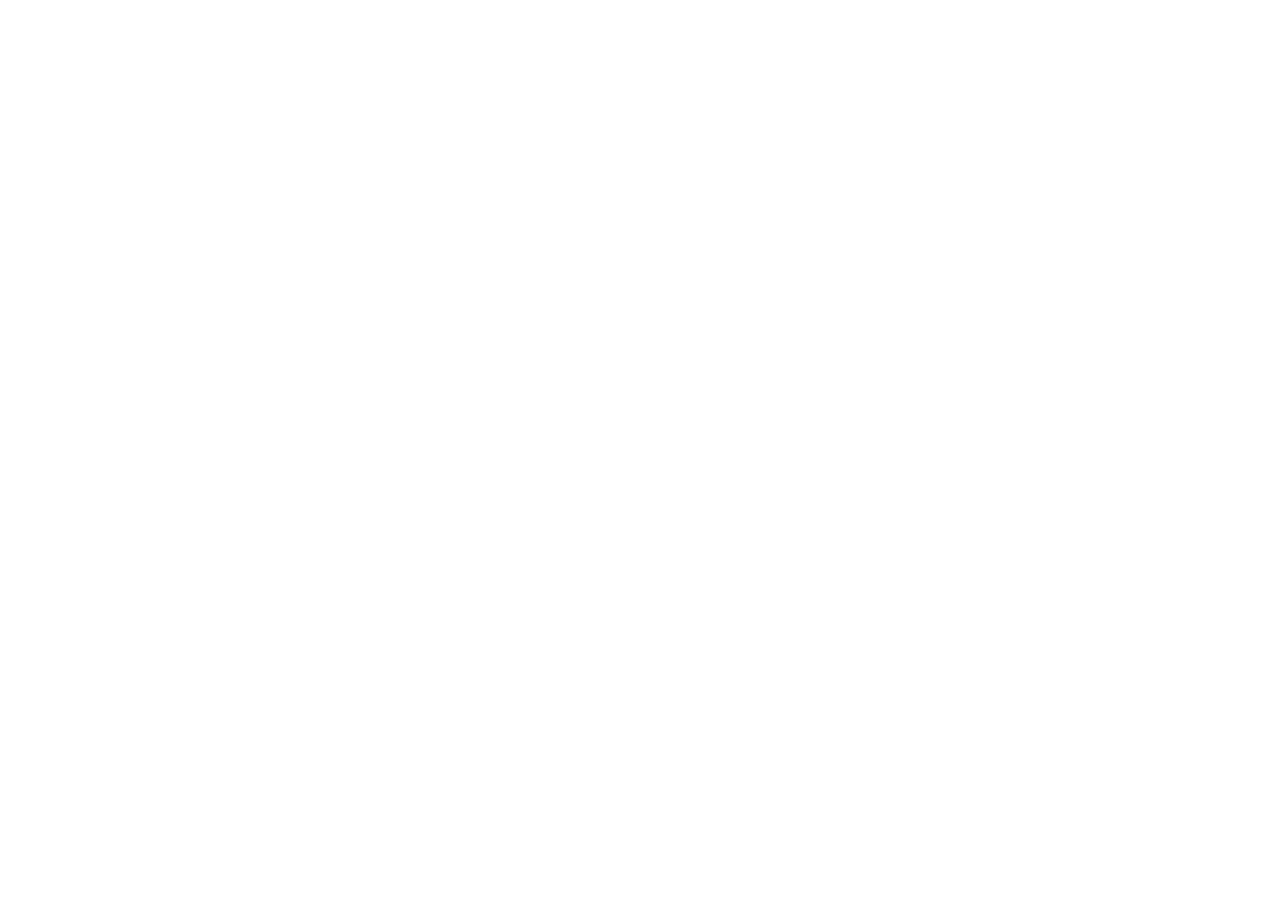
==== commit f8440cb4: "fix(pages): restore Vite base + asset() for shots" ====
--- a/index.html
+++ b/index.html
@@ -14,13 +14,13 @@
       property="og:description"
       content="Catch original meme creatures. Fight on a pocket LCD. Free to play today, $MEME on Arc next."
     />
-    <meta property="og:image" content="/shots/drippond.png" />
+    <meta property="og:image" content="/memecraft-arc-site/shots/drippond.png" />
     <meta name="twitter:card" content="summary_large_image" />
     <title>Memecraft on Arc</title>
-    <link rel="icon" href="/favicon.svg" type="image/svg+xml" />
-    <link rel="preload" as="image" href="/shots/drippond.png" fetchpriority="high" />
-    <script type="module" crossorigin src="/assets/index-LWvXcJvc.js"></script>
-    <link rel="stylesheet" crossorigin href="/assets/index-xyzHwoCm.css">
+    <link rel="icon" href="/memecraft-arc-site/favicon.svg" type="image/svg+xml" />
+    <link rel="preload" as="image" href="/memecraft-arc-site/shots/drippond.png" fetchpriority="high" />
+    <script type="module" crossorigin src="/memecraft-arc-site/assets/index-BDHpM0Zq.js"></script>
+    <link rel="stylesheet" crossorigin href="/memecraft-arc-site/assets/index-Dl1KqZtB.css">
   </head>
   <body>
     <div id="root"></div>
